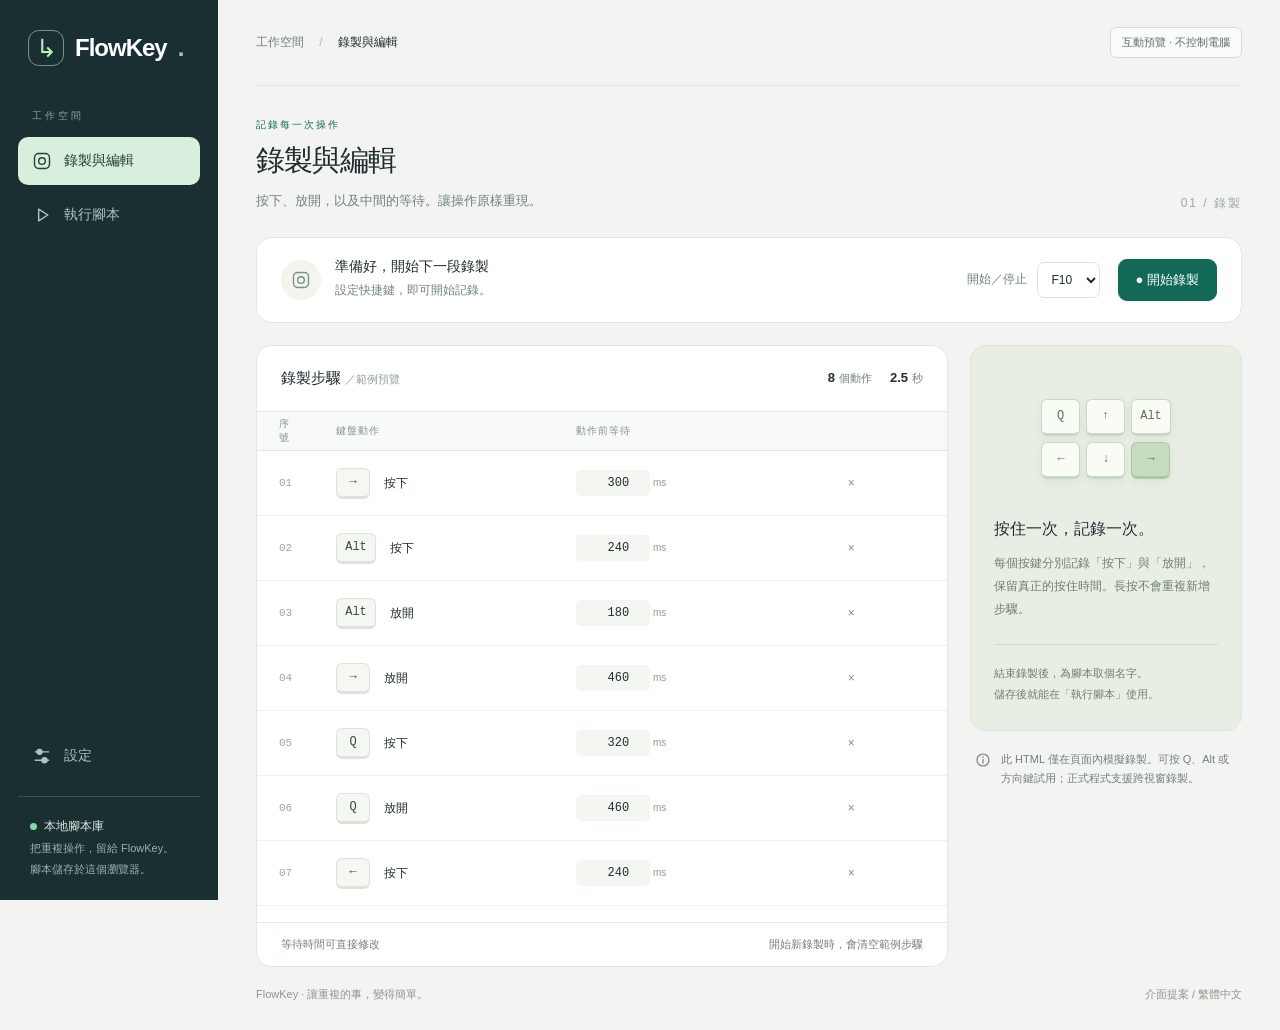
==== FlowKey-UI-Demo.html @ aca729ca "Add Traditional Chinese redesigned interactive UI demo" ====
<!doctype html>
<html lang="zh-Hant">
<head>
<meta charset="utf-8"><meta name="viewport" content="width=device-width, initial-scale=1">
<title>FlowKey｜全新介面互動預覽</title>
<style>
:root{--bg:#f3f4f1;--paper:#fff;--ink:#202d30;--muted:#718080;--line:#e2e7e3;--accent:#126a56;--wash:#eaf3ed;--orange:#e58958;--nav:#192f31;--radius:16px;font-family:"Segoe UI","Microsoft JhengHei","PingFang TC",sans-serif;color:var(--ink);background:var(--bg);font-synthesis:none}*{box-sizing:border-box}body{margin:0}button,input,select{font:inherit}button{cursor:pointer}button,input,select{outline-offset:4px}button:focus-visible,input:focus-visible,select:focus-visible{outline:2px solid var(--accent)}button:disabled{opacity:.45;cursor:not-allowed}[hidden]{display:none!important}button{transition:background .15s,transform .15s}button:active:not(:disabled){transform:translateY(1px)}svg{width:20px;height:20px;fill:none;stroke:currentColor;stroke-width:1.7;stroke-linecap:round;stroke-linejoin:round}h1,h2,h3,p{margin:0}small{font-size:12px}button svg{flex-shrink:0}.shell{display:grid;grid-template-columns:218px minmax(0,1fr);min-height:100vh}.sidebar{background:var(--nav);color:#d9e5df;padding:30px 18px 20px;display:flex;flex-direction:column;position:sticky;top:0;height:100vh}.brand{display:flex;align-items:center;gap:11px;font-size:24px;font-weight:700;letter-spacing:-1px;padding:0 10px 43px;color:#fff}.brand-mark{width:36px;height:36px;border:1px solid #72958b;border-radius:11px;display:grid;place-items:center;color:#b8efc5;font-size:25px;font-weight:400}.nav-label{font-size:10px;letter-spacing:3px;color:#86a29c;padding:0 14px 14px}.nav-btn{display:flex;align-items:center;gap:12px;width:100%;padding:14px;border:0;border-radius:10px;background:transparent;color:#adc3be;text-align:left;margin-bottom:6px;font-size:14px}.nav-btn:hover{background:#284345}.nav-btn.active{background:#d9efdd;color:#234235;font-weight:700}.sidebar-spacer{flex:1}.local-card{border-top:1px solid #3c5351;padding:18px 12px 0;margin-top:10px;font-size:11px;line-height:1.9;color:#99b4ad}.local-card strong{display:block;color:#e1ece5;font-weight:500;font-size:12px}.dot{display:inline-block;width:7px;height:7px;border-radius:50%;background:#8ad5a6;margin-right:7px}.main{min-width:0;padding:0 38px 28px;max-width:1800px;width:100%;margin:auto}.topbar{height:86px;display:flex;align-items:center;justify-content:space-between;border-bottom:1px solid var(--line);font-size:12px;color:var(--muted);gap:12px}.topbar strong{font-weight:500;color:var(--ink)}.preview-pill{border:1px solid #d4ddd5;border-radius:6px;background:#fafcf9;padding:7px 11px;font-size:11px;color:#596e63}.page-head{padding:32px 0 25px;display:flex;align-items:flex-end;justify-content:space-between;gap:20px}.eyebrow{font-size:10px;letter-spacing:2px;color:var(--accent);font-weight:700;margin-bottom:9px}h1{font-size:29px;font-weight:650;letter-spacing:-1px}.subtitle{font-size:13px;color:var(--muted);line-height:1.7;margin-top:9px}.page-index{font-size:12px;color:#9caaa3;letter-spacing:2px}.panel{background:var(--paper);border:1px solid var(--line);border-radius:var(--radius);overflow:hidden}.panel-head{padding:23px 24px;display:flex;align-items:center;justify-content:space-between;gap:12px;border-bottom:1px solid var(--line)}h2{font-size:15px;font-weight:650}h3{font-size:14px;font-weight:650}.muted{color:var(--muted);font-size:12px;line-height:1.8}.button{border:1px solid var(--line);background:#fff;color:var(--ink);border-radius:9px;padding:11px 17px;display:inline-flex;align-items:center;justify-content:center;gap:9px;font-size:13px;font-weight:600;white-space:nowrap}.button:hover{background:#f1f5f1}.button.primary{background:var(--accent);border-color:var(--accent);color:#fff}.button.primary:hover{background:#0d5645}.button.stop{background:#9f4439;border-color:#9f4439;color:white}.button.light{background:var(--wash);border-color:transparent;color:var(--accent)}.icon-btn{border:0;background:transparent;color:#829088;padding:7px;border-radius:6px}.icon-btn:hover{background:#eef3ef;color:#a94636}.pill{display:inline-flex;align-items:center;gap:7px;border-radius:5px;background:var(--wash);color:var(--accent);font-size:11px;padding:6px 9px}.record-toolbar{padding:20px 24px;display:flex;align-items:center;justify-content:space-between;gap:20px}.toolbar-left{display:flex;align-items:center;gap:14px}.state-indicator{width:40px;height:40px;background:#f2f4ed;border-radius:50%;display:grid;place-items:center;color:#789282}.recording .state-indicator{background:#fff0e7;color:#c97842}.state-title{font-size:14px;font-weight:650;margin-bottom:4px}.toolbar-actions{display:flex;align-items:center;gap:18px}.field-inline{display:flex;align-items:center;gap:10px;font-size:12px;color:var(--muted)}select,input{border:1px solid #dbe2dd;background:#fff;color:var(--ink);border-radius:7px;padding:9px 10px;min-width:0}select{cursor:pointer}kbd{font:12px "Consolas",monospace;background:#f5f7f3;border:1px solid #dce3da;border-bottom-width:3px;border-radius:6px;display:inline-grid;place-items:center;min-width:34px;height:31px;padding:0 8px;color:#344c42}.record-grid{display:grid;grid-template-columns:minmax(0,1fr) 272px;gap:22px;margin-top:22px}.timeline-meta{display:flex;gap:18px;font-size:11px;color:var(--muted)}.timeline-meta b{color:var(--ink);font-size:13px;font-weight:600;margin-right:4px}.table-wrap{max-height:510px;overflow:auto}table{border-collapse:collapse;width:100%;text-align:left;font-size:12px}th{position:sticky;top:0;z-index:1;background:#f8faf7;color:#83918a;font-weight:500;font-size:10px;letter-spacing:1px;height:39px;padding:0 22px;border-bottom:1px solid var(--line)}td{padding:12px 22px;border-bottom:1px solid #edf0eb;height:65px}tbody tr:last-child td{border:0}td.number{font:11px "Consolas",monospace;color:#9aa79f;width:48px}.key-action{display:flex;align-items:center;gap:14px}.key-action strong{font-weight:500}.key-action span{color:var(--muted);font-size:11px}.delay{width:74px;border:0;background:#f3f6f1;text-align:right;font:12px "Consolas",monospace;padding:6px;border-radius:5px}td.delay-cell{white-space:nowrap;color:#8c9b91;font-size:10px}tbody tr.current{background:#e8f3e9;box-shadow:inset 3px 0 var(--accent)}tbody tr.current td.number{color:var(--accent);font-weight:700}.table-foot{padding:14px 24px;border-top:1px solid var(--line);display:flex;justify-content:space-between;align-items:center;font-size:11px;color:var(--muted)}.helper-card{padding:25px 23px;background:#e9eee4;border:1px solid #dce4d7;border-radius:16px}.keyboard-visual{height:136px;display:grid;place-content:center;gap:6px;margin-bottom:12px}.key-row{display:flex;justify-content:center;gap:6px}.keyboard-visual kbd{height:37px;min-width:39px;background:#f9fbf5;border-color:#c9d7c5;color:#587255;box-shadow:0 3px 8px #263b2710}.keyboard-visual kbd.accent{background:#c5ddbd;border-color:#acc8a2}.helper-card h3{font-size:16px;margin:6px 0 12px}.helper-card p{font-size:12px;line-height:1.95;color:#6d806d}.helper-bottom{padding-top:18px;margin-top:22px;border-top:1px solid #cfdbc9;font-size:11px;line-height:1.9;color:#6d806d}.note{display:flex;gap:10px;padding:19px 5px;font-size:11px;line-height:1.8;color:var(--muted)}.note svg{width:16px;flex-shrink:0}.execution-grid{display:grid;grid-template-columns:214px minmax(320px,1fr) 270px;gap:20px}.library{padding:19px 12px}.library-header{padding:4px 8px 18px;display:flex;justify-content:space-between;font-size:12px;font-weight:600}.script-item{border:1px solid transparent;background:transparent;padding:14px 12px;border-radius:9px;text-align:left;width:100%;margin-bottom:5px;color:var(--ink)}.script-item.selected{background:var(--wash);border-color:#c9e0cc}.script-item strong{font-size:12px;font-weight:600;display:block;overflow-wrap:anywhere}.script-item small{display:block;color:var(--muted);font-size:10px;margin-top:8px}.script-item.selected strong{color:var(--accent)}.library-footer{margin:22px 8px 0;padding-top:15px;border-top:1px solid var(--line);font-size:11px;color:var(--muted)}.library-footer button{padding:0;color:#947970;border:0;background:transparent;font-size:11px}.run-panel{padding:23px}.run-panel label.label{display:block;font-size:11px;font-weight:600;color:var(--muted);margin:23px 0 10px}.segments{display:flex;background:#f0f3ef;padding:4px;border-radius:8px;gap:3px}.segments button{flex:1;border:0;border-radius:5px;background:transparent;padding:9px 2px;font-size:11px;color:#7a8980}.segments button.selected{background:#fff;box-shadow:0 2px 4px #24382b10;color:var(--accent);font-weight:700}.field-block{margin-top:14px}.field-block label{display:flex;justify-content:space-between;align-items:center;font-size:11px;color:var(--muted);margin-top:10px;gap:8px}.field-block input{width:82px}.full{width:100%}.divider{height:1px;background:var(--line);margin:22px 0}.target-box{background:#f7f8f4;border:1px solid var(--line);border-radius:9px;padding:12px;margin-top:12px}.target-box strong{display:block;font-size:12px;margin:4px 0}.target-box p{font-size:10px;color:var(--muted);line-height:1.8}.target-box select{width:100%;margin-top:8px;font-size:11px}.text-button{border:0;padding:0;background:transparent;color:var(--accent);font-size:11px;text-decoration:underline;text-underline-offset:3px}.run-status{margin-top:18px;padding:19px 23px;background:#223e3c;border-radius:13px;color:#e7f4eb;display:flex;align-items:center;gap:20px}.run-status h3{font-size:13px}.run-status p{font-size:11px;color:#a8c2b3;margin-top:5px}.run-progress{flex:1}.progress-line{height:4px;background:#456157;border-radius:4px;margin-top:10px;overflow:hidden}.progress-line i{display:block;height:100%;width:0;background:#b2d993;transition:width .2s}.run-fraction{font:19px "Consolas",monospace;white-space:nowrap}.run-fraction small{font-size:11px;color:#a8c2b3}.settings-layout{display:grid;grid-template-columns:minmax(0,1fr) 296px;gap:24px}.setting-section{padding:27px;border-bottom:1px solid var(--line)}.setting-section:last-child{border:0}.section-label{display:flex;align-items:center;gap:12px;margin-bottom:19px}.section-number{width:26px;height:26px;display:grid;place-items:center;background:#edf2e8;color:#68865d;border-radius:7px;font:11px "Consolas",monospace}.choices{display:grid;grid-template-columns:1fr 1fr;gap:12px}.choice{padding:18px;display:grid;grid-template-columns:17px 1fr;gap:11px;border:1px solid var(--line);border-radius:10px;cursor:pointer}.choice:has(input:checked){border-color:#84ac8b;background:#f1f7ec}.choice input{accent-color:var(--accent);margin:3px 0}.choice strong{display:block;font-size:12px;font-weight:600;margin-bottom:8px}.choice small{display:block;font-size:11px;color:var(--muted);line-height:1.8}.settings-target{margin-top:18px;padding:17px;background:#f5f7f2;border-radius:10px;font-size:12px}.settings-target select{width:100%;margin:9px 0}.journey{padding:26px;background:#eaf0e3;border:1px solid #dce4d3;border-radius:16px;align-self:start}.journey h2{font-size:17px;margin-bottom:8px}.journey-list{margin:28px 0;padding:0;list-style:none}.journey-list li{position:relative;display:flex;gap:12px;font-size:12px;padding-bottom:26px;line-height:1.6}.journey-list li:last-child{padding:0}.journey-list li:before{content:'';width:9px;height:9px;border:2px solid #7b9b70;border-radius:50%;flex-shrink:0;margin-top:3px;background:#eaf0e3}.journey-list li:not(:last-child):after{content:'';position:absolute;width:1px;left:6px;top:18px;bottom:4px;background:#b8cbae}.saved-state{border-top:1px solid #cfddc6;padding-top:17px;font-size:11px;line-height:1.8;color:#6b8262}.bottom-note{margin-top:20px;font-size:11px;color:#8a978d;display:flex;justify-content:space-between;gap:12px}.empty{padding:65px 24px;text-align:center;color:var(--muted);font-size:13px;line-height:2}.dialog{border:1px solid var(--line);border-radius:18px;padding:30px;width:min(420px,calc(100vw - 32px));color:var(--ink);box-shadow:0 30px 100px #102d2433}.dialog::backdrop{background:#142b2a66;backdrop-filter:blur(3px)}.dialog h2{font-size:21px;margin-bottom:12px}.dialog p{font-size:12px;color:var(--muted);line-height:1.9;margin-bottom:20px}.dialog label{display:block;font-size:12px;margin-bottom:8px}.dialog input{width:100%}.dialog-actions{display:flex;gap:10px;justify-content:flex-end;margin-top:24px}.error{color:#a94f37!important;min-height:20px;margin-top:8px}.toast{position:fixed;bottom:26px;left:50%;transform:translateX(-50%);background:#203d36;color:#fff;border-radius:10px;box-shadow:0 8px 30px #15332526;padding:13px 20px;font-size:12px;z-index:20;max-width:90vw}.badge-number{color:#7e9380;font-size:11px}.record-caption{font-size:11px;color:#8e9b91}.mobile-only{display:none}
@media(min-width:1550px){.main{padding:0 55px 30px}.page-head{padding-top:39px}.record-grid{grid-template-columns:minmax(0,1fr) 310px}.table-wrap{max-height:600px}}
@media(max-width:1250px){.main{padding:0 24px 24px}.shell{grid-template-columns:190px 1fr}.sidebar{padding:26px 12px 20px}.execution-grid{grid-template-columns:180px minmax(0,1fr)}.run-panel{grid-column:1/-1;display:grid;grid-template-columns:1fr 1fr;gap:0 28px}.run-panel>h2{grid-column:1/-1}.run-panel .divider{display:none}.record-grid{grid-template-columns:minmax(0,1fr) 240px}.settings-layout{grid-template-columns:1fr}.journey{display:none}td,th{padding-left:15px;padding-right:15px}.toolbar-actions{gap:12px}}
@media(max-width:850px){.record-grid{grid-template-columns:1fr}.record-aside{display:none}.toolbar-actions{flex-wrap:wrap;justify-content:flex-end}.choices{grid-template-columns:1fr}.record-toolbar{gap:15px;align-items:flex-start}.field-inline{font-size:11px}.timeline-meta{gap:9px}.page-index{display:none}}
@media(max-width:620px){.shell{display:block}.sidebar{height:auto;position:static;padding:15px;display:flex;flex-direction:row;align-items:center;flex-wrap:wrap;gap:5px}.brand{font-size:20px;padding:0;margin-right:auto}.brand-mark{width:30px;height:30px}.nav-label,.sidebar-spacer,.local-card{display:none}.nav-btn{width:auto;padding:10px;margin:0;font-size:12px;gap:5px}.nav-btn svg{width:17px;height:17px}.main{padding:0 16px 25px}.topbar{height:58px;font-size:10px}.preview-pill{font-size:9px;padding:5px 7px}.page-head{padding:25px 0 20px}h1{font-size:25px}.subtitle{font-size:12px}.record-toolbar{flex-direction:column;padding:18px}.toolbar-actions{width:100%;justify-content:space-between}.execution-grid{grid-template-columns:1fr}.library{display:flex;gap:6px;overflow:auto;padding:12px}.library-header,.library-footer{display:none}.script-item{min-width:150px;margin:0}.run-panel{grid-template-columns:1fr}.run-panel>h2{grid-column:auto}.panel-head{padding:19px}.timeline-meta{display:none}td,th{padding-left:11px;padding-right:11px}.key-action{gap:8px}.key-action span{display:none}.number{display:none}.setting-section{padding:21px}.bottom-note span:last-child{display:none}}
</style>
</head>
<body>
<svg hidden><symbol id="i-record" viewBox="0 0 24 24"><rect x="3" y="3" width="18" height="18" rx="5"/><circle cx="12" cy="12" r="4"/></symbol><symbol id="i-play" viewBox="0 0 24 24"><path d="m8 5 11 7-11 7Z"/></symbol><symbol id="i-settings" viewBox="0 0 24 24"><path d="M4 7h16M4 17h16"/><circle cx="9" cy="7" r="3" fill="currentColor"/><circle cx="15" cy="17" r="3" fill="currentColor"/></symbol><symbol id="i-info" viewBox="0 0 24 24"><circle cx="12" cy="12" r="9"/><path d="M12 11v6M12 7v1"/></symbol></svg>
<div class="shell">
<aside class="sidebar" aria-label="主要導覽">
 <div class="brand"><span class="brand-mark">↳</span>FlowKey<span style="color:#8ed5a1">.</span></div>
 <div class="nav-label">工作空間</div>
 <button class="nav-btn active" data-view="record" aria-current="page"><svg><use href="#i-record"/></svg>錄製與編輯</button>
 <button class="nav-btn" data-view="execute"><svg><use href="#i-play"/></svg>執行腳本</button>
 <div class="sidebar-spacer"></div>
 <button class="nav-btn" data-view="settings"><svg><use href="#i-settings"/></svg>設定</button>
 <div class="local-card"><strong><span class="dot"></span>本地腳本庫</strong>把重複操作，留給 FlowKey。<br>腳本儲存於這個瀏覽器。</div>
</aside>
<main class="main">
 <header class="topbar"><span>工作空間 <span style="margin:0 12px;color:#b2bcb5">/</span> <strong id="breadcrumb">錄製與編輯</strong></span><span class="preview-pill">互動預覽 · 不控制電腦</span></header>
 <section id="view-record">
  <div class="page-head"><div><p class="eyebrow">記錄每一次操作</p><h1>錄製與編輯</h1><p class="subtitle">按下、放開，以及中間的等待。讓操作原樣重現。</p></div><span class="page-index">01 / 錄製</span></div>
  <div class="panel record-toolbar" id="record-toolbar"><div class="toolbar-left"><div class="state-indicator"><svg><use href="#i-record"/></svg></div><div><div class="state-title" id="record-state">準備好，開始下一段錄製</div><p class="muted" id="record-hint">設定快捷鍵，即可開始記錄。</p></div></div><div class="toolbar-actions"><label class="field-inline">開始／停止 <select id="record-hotkey" aria-label="錄製快捷鍵"><option>F10</option><option>F8</option><option>F9</option><option>F11</option></select></label><button class="button primary" id="record-start"><span>●</span> 開始錄製</button></div></div>
  <div class="record-grid"><div class="panel"><div class="panel-head"><h2>錄製步驟 <span class="record-caption" id="record-caption">／範例預覽</span></h2><div class="timeline-meta"><span><b id="record-count">8</b>個動作</span><span><b id="record-duration">2.4</b>秒</span></div></div><div class="table-wrap"><table aria-label="錄製步驟"><thead><tr><th class="number">序號</th><th>鍵盤動作</th><th>動作前等待</th><th aria-label="刪除步驟"></th></tr></thead><tbody id="record-steps"></tbody></table></div><div class="table-foot"><span>等待時間可直接修改</span><span id="record-foot">開始新錄製時，會清空範例步驟</span></div></div>
   <aside class="record-aside"><div class="helper-card"><div class="keyboard-visual" aria-hidden="true"><div class="key-row"><kbd>Q</kbd><kbd>↑</kbd><kbd>Alt</kbd></div><div class="key-row"><kbd>←</kbd><kbd>↓</kbd><kbd class="accent">→</kbd></div></div><h3>按住一次，記錄一次。</h3><p>每個按鍵分別記錄「按下」與「放開」，保留真正的按住時間。長按不會重複新增步驟。</p><div class="helper-bottom">結束錄製後，為腳本取個名字。<br>儲存後就能在「執行腳本」使用。</div></div><div class="note"><svg><use href="#i-info"/></svg><span>此 HTML 僅在頁面內模擬錄製。可按 Q、Alt 或方向鍵試用；正式程式支援跨視窗錄製。</span></div></aside>
  </div>
 </section>
 <section id="view-execute" hidden>
  <div class="page-head"><div><p class="eyebrow">讓步驟自動完成</p><h1>執行腳本</h1><p class="subtitle">選好腳本與執行方式，隨時掌握每一步進度。</p></div><span class="page-index">02 / 執行</span></div>
  <div class="execution-grid"><aside class="panel library"><div class="library-header">我的腳本 <span class="badge-number" id="library-count">3</span></div><div id="library-list"></div><div class="library-footer"><button id="delete-script">刪除所選腳本</button></div></aside>
   <div><div class="panel"><div class="panel-head"><div><h2 id="script-title">日常操作</h2><p class="muted" id="script-meta" style="margin-top:6px">8 個動作 · 約 2.4 秒</p></div><span class="pill" id="execute-state">待命中</span></div><div class="table-wrap"><table aria-label="執行步驟"><thead><tr><th class="number">序號</th><th>鍵盤動作</th><th>等待時間</th></tr></thead><tbody id="execute-steps"></tbody></table></div></div><div class="run-status"><div class="run-progress"><h3 id="run-action">一切就緒，等待開始</h3><p id="run-round">目前輪次 —</p><div class="progress-line"><i id="progress-bar"></i></div></div><div class="run-fraction"><span id="run-index">0</span><small id="run-total"> / 8</small></div></div></div>
   <aside class="panel run-panel"><h2>執行控制</h2><div><label class="label">執行方式</label><div class="segments" aria-label="執行方式"><button data-mode="once" class="selected" aria-pressed="true">單次</button><button data-mode="count" aria-pressed="false">指定次數</button><button data-mode="continuous" aria-pressed="false">持續</button></div><div class="field-block"><label id="count-field" hidden>執行次數<input id="repeat-count" type="number" min="1" max="10000" value="3"></label><label id="interval-field" hidden>每輪間隔（毫秒）<input id="repeat-interval" type="number" min="100" max="60000" value="1000" step="100"></label></div><label class="label" for="execution-hotkey">執行／停止快捷鍵</label><select id="execution-hotkey" class="full"><option>F9</option><option>F8</option><option>F10</option><option>F11</option></select><div class="divider"></div></div><div><label class="label">視窗流程</label><div class="target-box"><p id="execution-flow-label">手動切換到目標視窗</p><strong id="execution-target-name">記事本 — 工作紀錄</strong><select id="manual-target" aria-label="示範執行目標"><option>記事本 — 工作紀錄</option><option>貓貓 TMS</option><option>瀏覽器 — 工作台</option></select><p id="execution-end-label">結束後保持目前視窗</p></div><div style="margin:12px 0 24px"><button class="text-button" data-view="settings">調整視窗流程 ↗</button></div><button class="button primary full" id="run-start"><svg><use href="#i-play"/></svg>開始執行</button><button class="button light full" id="simulate-switch" style="margin-top:9px" hidden>模擬已切到目標視窗</button><p class="muted" id="execution-message" role="status" style="margin-top:13px;font-size:11px">此預覽只播放畫面進度，不會操作其他程式。</p></div></aside>
  </div>
 </section>
 <section id="view-settings" hidden>
  <div class="page-head"><div><p class="eyebrow">按照你的工作習慣</p><h1>設定</h1><p class="subtitle">開始與結束各選一項，其餘交給 FlowKey。適用於所有腳本。</p></div><span class="pill" id="save-status" role="status">✓ 已自動儲存</span></div>
  <div class="settings-layout"><div class="panel"><div class="panel-head"><h2>執行時的視窗切換</h2><span class="muted">全域設定</span></div><section class="setting-section"><div class="section-label"><span class="section-number">01</span><h3>開始執行時</h3></div><div class="choices"><label class="choice"><input type="radio" name="start-flow" id="start-manual" value="manual" checked><span><strong>我來切換視窗</strong><small>按開始後等待，切到目標視窗才執行。</small></span></label><label class="choice"><input type="radio" name="start-flow" id="start-auto" value="auto"><span><strong>自動切到指定視窗</strong><small>自動切換，等待視窗就緒後開始。</small></span></label></div><div class="settings-target" id="settings-target" hidden><label for="target-window">指定視窗</label><select id="target-window"><option value="notepad">記事本 — 工作紀錄</option><option value="game">貓貓 TMS</option><option value="browser">瀏覽器 — 工作台</option><option value="missing">示範：未開啟的視窗</option></select><div style="display:flex;justify-content:space-between;gap:10px"><span class="muted">找不到視窗時會提示，不會開始執行。</span><button class="text-button" id="refresh-windows">重新整理</button></div></div></section><section class="setting-section"><div class="section-label"><span class="section-number">02</span><h3>執行結束或停止後</h3></div><div class="choices"><label class="choice"><input type="radio" name="end-flow" id="end-return" value="return"><span><strong>回到 FlowKey</strong><small>回來查看結果，接著進行下一項工作。</small></span></label><label class="choice"><input type="radio" name="end-flow" id="end-stay" value="stay" checked><span><strong>保持目前視窗</strong><small>結束後留在目標程式，不再切換。</small></span></label></div></section></div><aside class="journey"><h2>你的執行流程</h2><p class="muted">設定即時生效，無需另外儲存。</p><ol class="journey-list"><li>按下開始執行</li><li id="journey-start">等待你切到目標視窗</li><li>依序執行腳本中的動作</li><li id="journey-end">結束後保持目前視窗</li></ol><p class="saved-state">✓ 套用至所有腳本<br>持續執行時，按下停止才會進入結束流程。</p></aside></div>
 </section>
 <footer class="bottom-note"><span>FlowKey · 讓重複的事，變得簡單。</span><span>介面提案 / 繁體中文</span></footer>
</main></div>
<dialog class="dialog" id="name-dialog" aria-labelledby="name-title"><h2 id="name-title">為這段操作取個名字</h2><p>錄製已結束。確認名稱後，腳本會儲存至「執行腳本」。</p><form id="name-form"><label for="script-name">腳本名稱</label><input id="script-name" maxlength="100" autocomplete="off" placeholder="例如：每日例行操作"><p id="name-error" class="error" role="alert"></p><div class="dialog-actions"><button class="button" type="button" id="discard-recording">放棄錄製</button><button class="button primary" type="submit">確認並儲存</button></div></form></dialog>
<div id="toast" class="toast" role="status" hidden></div>
<script id="demo-model">
const DemoModel = (() => {
 const sample = () => [{key:'→',action:'down',delay:300},{key:'Alt',action:'down',delay:240},{key:'Alt',action:'up',delay:180},{key:'→',action:'up',delay:460},{key:'Q',action:'down',delay:320},{key:'Q',action:'up',delay:460},{key:'←',action:'down',delay:240},{key:'←',action:'up',delay:280}];
 const initial = () => ({scripts:[{id:'daily',name:'日常操作',steps:sample()},{id:'short',name:'快速鍵組合',steps:[{key:'Ctrl',action:'down',delay:200},{key:'S',action:'down',delay:150},{key:'S',action:'up',delay:100},{key:'Ctrl',action:'up',delay:100}]},{id:'arrows',name:'方向鍵練習',steps:sample().filter(x=>['→','←'].includes(x.key))}],settings:{auto:false,back:false,target:'notepad'}});
 const validSteps = a => Array.isArray(a)&&a.length<=10000&&a.every(s=>typeof s.key==='string'&&s.key.length<=40&&['down','up'].includes(s.action)&&Number.isInteger(s.delay)&&s.delay>=0&&s.delay<=2147483647);
 function load(raw){try{const v=JSON.parse(raw);if(!v||!Array.isArray(v.scripts)||v.scripts.length>200||!v.scripts.every(s=>typeof s.id==='string'&&typeof s.name==='string'&&s.name.trim().length>0&&s.name.length<=100&&validSteps(s.steps))||new Set(v.scripts.map(s=>s.id)).size!==v.scripts.length||typeof v.settings?.auto!=='boolean'||typeof v.settings?.back!=='boolean'||!['notepad','game','browser','missing'].includes(v.settings.target))return initial();return v;}catch{return initial();}}
 function keyEvent(held,steps,key,up,now,last){if(up?!held.has(key):held.has(key))return last;if(up)held.delete(key);else held.add(key);steps.push({key,action:up?'up':'down',delay:Math.min(2147483647,Math.max(0,Math.round(now-last)))});return now;}
 function name(value){value=value.trim();if(!value||value.length>100)throw Error('請輸入 1 至 100 個字的腳本名稱。');return value;}
 function plan(mode,count,interval){if(!['once','count','continuous'].includes(mode)||!Number.isInteger(count)||count<1||count>10000||!Number.isInteger(interval)||interval<100||interval>60000)throw Error('請確認執行次數為 1–10000，間隔為 100–60000 毫秒。');return {mode,count,interval};}
 return {sample,initial,load,keyEvent,name,plan};
})();
</script>
<script>
(()=>{'use strict';const $=id=>document.getElementById(id),store='flowkey-layout-demo-2026';let data;try{data=DemoModel.load(localStorage.getItem(store));}catch{data=DemoModel.initial();}let view='record',draft=DemoModel.sample(),selected=data.scripts[0]?.id,recording=false,running=false,waiting=false,held=new Set(),last=0,timer=null,round=0,index=-1,mode='once',toastTimer;const titles={record:'錄製與編輯',execute:'執行腳本',settings:'設定'},targets={notepad:'記事本 — 工作紀錄',game:'貓貓 TMS',browser:'瀏覽器 — 工作台',missing:'未開啟的視窗'};const busy=()=>recording||running||waiting||$('name-dialog').open;const script=()=>data.scripts.find(s=>s.id===selected);const seconds=steps=>(steps.reduce((n,s)=>n+s.delay,0)/1000).toFixed(1);
 function toast(text){$('toast').textContent=text;$('toast').hidden=false;clearTimeout(toastTimer);toastTimer=setTimeout(()=>$('toast').hidden=true,3500);}
 function save(){try{localStorage.setItem(store,JSON.stringify(data));$('save-status').textContent='✓ 已自動儲存';}catch{$('save-status').textContent='無法儲存，暫時保留在此頁';toast('瀏覽器未允許儲存，關閉此頁後將不保留變更。');}}
 function navigate(next){if(busy()){toast('請先結束目前的錄製或執行。');return;}view=next;for(const n of Object.keys(titles))$('view-'+n).hidden=n!==next;document.querySelectorAll('.nav-btn').forEach(b=>{b.classList.toggle('active',b.dataset.view===next);if(b.dataset.view===next)b.setAttribute('aria-current','page');else b.removeAttribute('aria-current');});$('breadcrumb').textContent=titles[next];render();}
 function rows(container,steps,editable){const body=$(container);body.replaceChildren();if(!steps.length){const tr=document.createElement('tr'),td=document.createElement('td');td.colSpan=4;td.className='empty';td.textContent=editable?'尚未錄製動作，按下開始錄製後試試鍵盤。':'尚無步驟，請先錄製並儲存一份腳本。';tr.append(td);body.append(tr);return;}steps.forEach((s,i)=>{const tr=document.createElement('tr');if(!editable&&running&&i===index)tr.className='current';const num=document.createElement('td');num.className='number';num.textContent=String(i+1).padStart(2,'0');const action=document.createElement('td'),box=document.createElement('div'),key=document.createElement('kbd'),label=document.createElement('strong');box.className='key-action';key.textContent=s.key;label.textContent=s.action==='down'?'按下':'放開';box.append(key,label);action.append(box);const delay=document.createElement('td');delay.className='delay-cell';if(editable){const input=document.createElement('input');input.type='number';input.min='0';input.max='2147483647';input.value=s.delay;input.className='delay';input.disabled=recording;input.setAttribute('aria-label','第 '+(i+1)+' 步等待毫秒');input.onchange=()=>{const n=Number(input.value);if(!Number.isInteger(n)||n<0||n>2147483647){input.value=s.delay;toast('等待時間需為 0–2147483647 毫秒。');return;}s.delay=n;renderSummary();};delay.append(input,document.createTextNode(' ms'));}else delay.textContent=s.delay+' ms';tr.append(num,action,delay);if(editable){const td=document.createElement('td'),b=document.createElement('button');b.className='icon-btn';b.textContent='×';b.setAttribute('aria-label','刪除第 '+(i+1)+' 步');b.disabled=recording;b.onclick=()=>{draft.splice(i,1);render();};td.append(b);tr.append(td);}body.append(tr);if((recording&&i===steps.length-1)||(!editable&&running&&i===index))tr.scrollIntoView({block:'nearest'});});}
 function renderSummary(){$('record-count').textContent=draft.length;$('record-duration').textContent=seconds(draft);}
 function render(){renderSummary();rows('record-steps',draft,true);$('record-toolbar').classList.toggle('recording',recording);$('record-start').textContent=recording?'■ 結束錄製':'● 開始錄製';$('record-start').className='button '+(recording?'stop':'primary');$('record-hotkey').disabled=recording;$('record-state').textContent=recording?'正在錄製你的操作':'準備好，開始下一段錄製';$('record-hint').textContent=recording?'在此頁按下鍵盤，動作會即時顯示。':'設定快捷鍵，即可開始記錄。';const list=$('library-list');list.replaceChildren();data.scripts.forEach(s=>{const b=document.createElement('button');b.className='script-item'+(s.id===selected?' selected':'');b.disabled=busy();b.setAttribute('aria-pressed',String(s.id===selected));const strong=document.createElement('strong'),small=document.createElement('small');strong.textContent=s.name;small.textContent=s.steps.length+' 個動作 · '+seconds(s.steps)+' 秒';b.append(strong,small);b.onclick=()=>{selected=s.id;index=-1;render();};list.append(b);});if(!data.scripts.length){const p=document.createElement('p');p.className='muted';p.textContent='還沒有腳本，先完成一次錄製吧。';list.append(p);}$('library-count').textContent=data.scripts.length;const s=script();$('script-title').textContent=s?.name||'選擇一份腳本';$('script-meta').textContent=s?s.steps.length+' 個動作 · 約 '+seconds(s.steps)+' 秒':'錄製後儲存的腳本會出現在左側';rows('execute-steps',s?.steps||[],false);$('run-total').textContent=' / '+(s?.steps.length||0);$('run-index').textContent=Math.max(0,index+1);$('progress-bar').style.width=(s?.steps.length?(index+1)/s.steps.length*100:0)+'%';$('run-start').textContent=running||waiting?'■ 停止執行':'▶ 開始執行';$('run-start').className='button full '+(running||waiting?'stop':'primary');$('run-start').disabled=!running&&!waiting&&!s?.steps.length;$('execute-state').textContent=waiting?'等待視窗':running?'執行中':'待命中';$('delete-script').disabled=busy()||!s;$('simulate-switch').hidden=!waiting||data.settings.auto;document.querySelectorAll('[data-mode]').forEach(b=>{b.classList.toggle('selected',b.dataset.mode===mode);b.setAttribute('aria-pressed',String(b.dataset.mode===mode));b.disabled=busy();});for(const id of ['repeat-count','repeat-interval','execution-hotkey','manual-target'])$(id).disabled=busy();$('count-field').hidden=mode!=='count';$('interval-field').hidden=mode==='once';renderSettings();}
 function renderSettings(){const f=data.settings;$('start-auto').checked=f.auto;$('start-manual').checked=!f.auto;$('end-return').checked=f.back;$('end-stay').checked=!f.back;$('target-window').value=f.target;$('settings-target').hidden=!f.auto;$('journey-start').textContent=f.auto?'自動切到 '+targets[f.target]:'等待你切到目標視窗';$('journey-end').textContent=f.back?'結束後回到 FlowKey':'結束後保持目前視窗';$('execution-flow-label').textContent=f.auto?'自動切換到指定視窗':'手動切換到目標視窗';$('execution-target-name').textContent=f.auto?targets[f.target]:$('manual-target').value;$('manual-target').hidden=f.auto;$('execution-end-label').textContent=f.back?'結束後回到 FlowKey':'結束後保持目前視窗';}
 function toggleRecording(){if(recording){recording=false;held.clear();render();if(!draft.length){toast('沒有錄到動作，未建立腳本。');return;}$('name-error').textContent='';$('script-name').value='';$('name-dialog').showModal();$('script-name').focus();}else{if(busy())return;draft=[];held.clear();last=performance.now();recording=true;$('record-caption').textContent='／即時記錄';$('record-foot').textContent='長按不重複記錄';render();}}
 function stopRun(completed=false){clearTimeout(timer);running=waiting=false;$('execution-message').textContent=completed?'示範執行完成。'+(data.settings.back?'已模擬返回 FlowKey。':'已模擬停留在目標視窗。'):'已停止示範執行。';$('run-action').textContent=completed?'本次腳本已完成':'執行已停止';render();}
 function begin(){waiting=false;running=true;round=1;index=-1;advance();}
 function advance(){if(!running)return;const s=script();if(!s?.steps.length){stopRun();return;}index++;if(index>=s.steps.length){if(mode==='once'||(mode==='count'&&round>=Number($('repeat-count').value))){index=s.steps.length-1;stopRun(true);return;}index=-1;$('run-action').textContent='等待下一輪';$('run-round').textContent='已完成 '+round+' 輪';render();timer=setTimeout(()=>{round++;advance();},Number($('repeat-interval').value));return;}const step=s.steps[index];$('run-action').textContent='第 '+(index+1)+' 步 · '+(step.action==='down'?'按下 ':'放開 ')+step.key;$('run-round').textContent='目前輪次 '+round+(mode==='count'?' / '+$('repeat-count').value:'');$('execution-message').textContent='僅模擬畫面進度，未向外部程式傳送按鍵。';render();timer=setTimeout(advance,Math.max(160,step.delay));}
 function requestRun(){if(running||waiting){stopRun();return;}if(!script()?.steps.length)return;try{DemoModel.plan(mode,Number($('repeat-count').value),Number($('repeat-interval').value));}catch(e){$('execution-message').textContent=e.message;return;}if(data.settings.auto&&data.settings.target==='missing'){$('execution-message').textContent='未找到指定視窗「未開啟的視窗」。請先開啟程式，或在設定中重新選擇。';toast('未找到指定視窗，本次不會執行。');return;}waiting=true;index=-1;$('execution-message').textContent=data.settings.auto?'正在模擬自動切換，視窗就緒後開始。':'請按「模擬已切到目標視窗」繼續預覽。';$('run-action').textContent=data.settings.auto?'正在切換至指定視窗':'等待你切到目標視窗';render();if(data.settings.auto)timer=setTimeout(begin,650);}
 document.querySelectorAll('[data-view]').forEach(b=>b.onclick=()=>navigate(b.dataset.view));$('record-start').onclick=toggleRecording;$('run-start').onclick=requestRun;$('simulate-switch').onclick=()=>{if(waiting)begin();};document.querySelectorAll('[data-mode]').forEach(b=>b.onclick=()=>{if(!busy()){mode=b.dataset.mode;render();}});$('manual-target').onchange=renderSettings;$('refresh-windows').onclick=()=>toast('示範視窗清單已重新整理。');for(const id of ['start-manual','start-auto','end-return','end-stay','target-window'])$(id).onchange=()=>{data.settings={auto:$('start-auto').checked,back:$('end-return').checked,target:$('target-window').value};save();renderSettings();};$('name-dialog').addEventListener('cancel',e=>e.preventDefault());$('name-form').onsubmit=e=>{e.preventDefault();try{const name=DemoModel.name($('script-name').value);selected='s'+Date.now();data.scripts.push({id:selected,name,steps:draft.map(s=>({...s}))});save();$('name-dialog').close();navigate('execute');toast('腳本已儲存，可以開始執行。');}catch(e){$('name-error').textContent=e.message;}};$('discard-recording').onclick=()=>{if(confirm('確定放棄這次尚未儲存的錄製？')){$('name-dialog').close();draft=[];render();}};$('delete-script').onclick=()=>{const s=script();if(!busy()&&s&&confirm('確定刪除「'+s.name+'」？')){data.scripts=data.scripts.filter(x=>x.id!==selected);selected=data.scripts[0]?.id;save();render();}};
 const keyName=e=>({ArrowLeft:'←',ArrowRight:'→',ArrowUp:'↑',ArrowDown:'↓',Control:'Ctrl',Alt:'Alt',Shift:'Shift',' ':'Space'}[e.key]||e.key.length===1?({ArrowLeft:'←',ArrowRight:'→',ArrowUp:'↑',ArrowDown:'↓',Control:'Ctrl',Alt:'Alt',Shift:'Shift',' ':'Space'}[e.key]||e.key.toUpperCase()):e.key)+(e.location===2&&['Alt','Control','Shift'].includes(e.key)?'（右）':'');
 for(const up of [false,true])document.addEventListener(up?'keyup':'keydown',e=>{if($('name-dialog').open||['INPUT','SELECT','TEXTAREA'].includes(e.target.tagName))return;const control=view==='record'?$('record-hotkey').value:$('execution-hotkey').value;if(e.key===control){e.preventDefault();if(!up&&!e.repeat){if(view==='record')toggleRecording();else if(view==='execute')requestRun();}return;}if(!recording)return;e.preventDefault();const next=DemoModel.keyEvent(held,draft,keyName(e),up,performance.now(),last);if(next!==last){last=next;render();}});
 window.addEventListener('blur',()=>{if(recording){for(const key of [...held])last=DemoModel.keyEvent(held,draft,key,true,performance.now(),last);render();toast('預覽頁已失去焦點；回到頁面可繼續錄製。');}});render();
})();
</script>
</body></html>
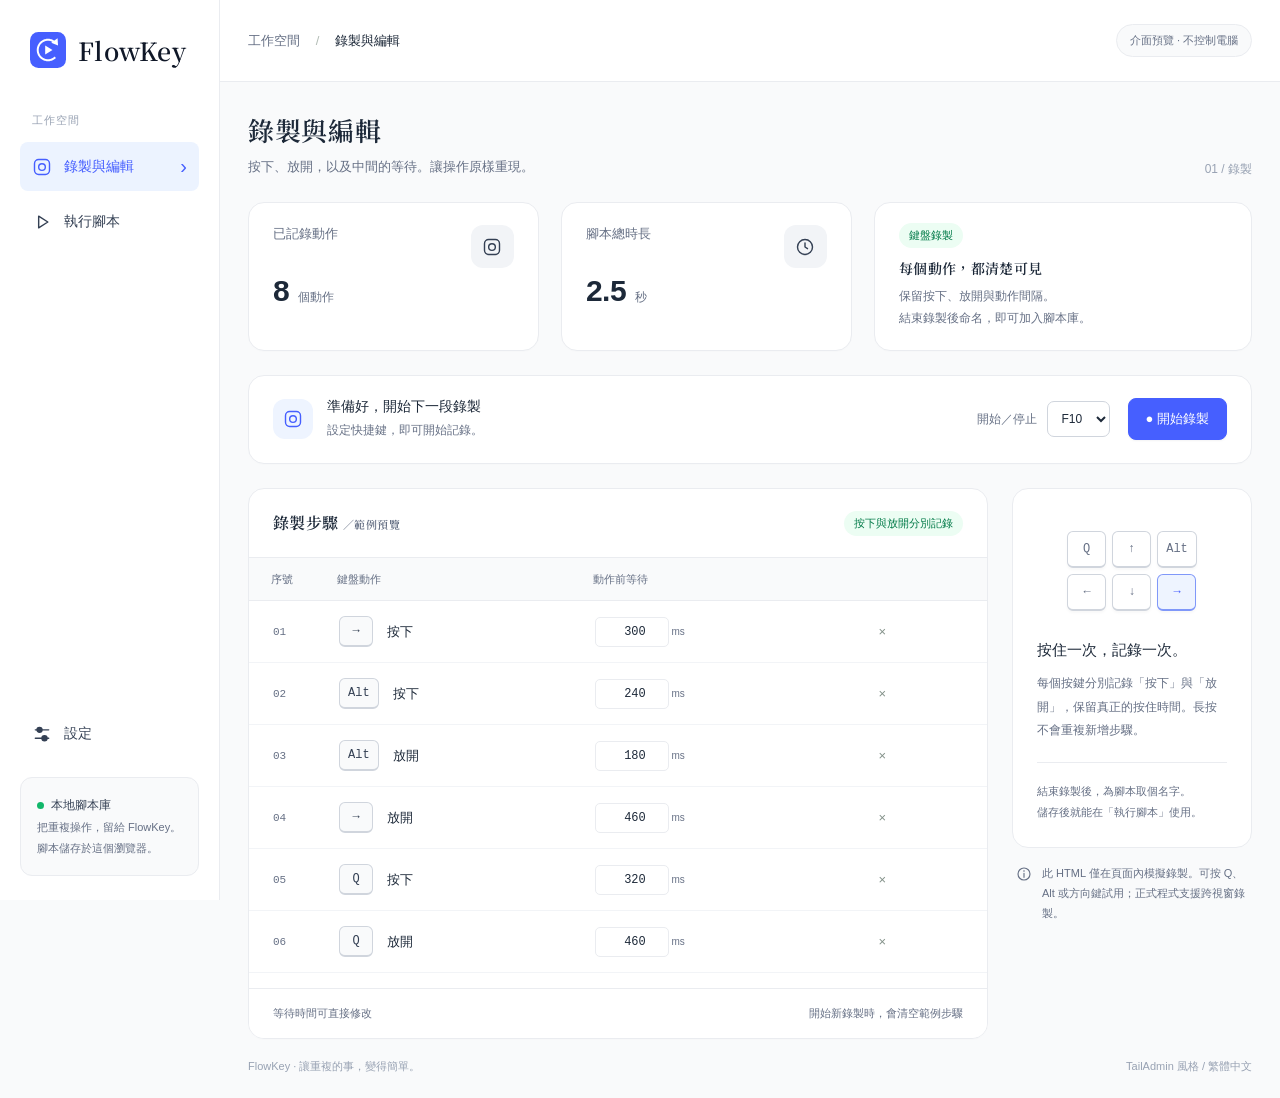
==== commit b17a8167: "Add optional Rem theme to offline FlowKey UI demo" ====
--- a/FlowKey-UI-Demo.html
+++ b/FlowKey-UI-Demo.html
@@ -2,33 +2,128 @@
 <html lang="zh-Hant">
 <head>
 <meta charset="utf-8"><meta name="viewport" content="width=device-width, initial-scale=1">
-<title>FlowKey｜全新介面互動預覽</title>
+<title>FlowKey｜TailAdmin 風格介面預覽</title>
 <style>
 :root{--bg:#f3f4f1;--paper:#fff;--ink:#202d30;--muted:#718080;--line:#e2e7e3;--accent:#126a56;--wash:#eaf3ed;--orange:#e58958;--nav:#192f31;--radius:16px;font-family:"Segoe UI","Microsoft JhengHei","PingFang TC",sans-serif;color:var(--ink);background:var(--bg);font-synthesis:none}*{box-sizing:border-box}body{margin:0}button,input,select{font:inherit}button{cursor:pointer}button,input,select{outline-offset:4px}button:focus-visible,input:focus-visible,select:focus-visible{outline:2px solid var(--accent)}button:disabled{opacity:.45;cursor:not-allowed}[hidden]{display:none!important}button{transition:background .15s,transform .15s}button:active:not(:disabled){transform:translateY(1px)}svg{width:20px;height:20px;fill:none;stroke:currentColor;stroke-width:1.7;stroke-linecap:round;stroke-linejoin:round}h1,h2,h3,p{margin:0}small{font-size:12px}button svg{flex-shrink:0}.shell{display:grid;grid-template-columns:218px minmax(0,1fr);min-height:100vh}.sidebar{background:var(--nav);color:#d9e5df;padding:30px 18px 20px;display:flex;flex-direction:column;position:sticky;top:0;height:100vh}.brand{display:flex;align-items:center;gap:11px;font-size:24px;font-weight:700;letter-spacing:-1px;padding:0 10px 43px;color:#fff}.brand-mark{width:36px;height:36px;border:1px solid #72958b;border-radius:11px;display:grid;place-items:center;color:#b8efc5;font-size:25px;font-weight:400}.nav-label{font-size:10px;letter-spacing:3px;color:#86a29c;padding:0 14px 14px}.nav-btn{display:flex;align-items:center;gap:12px;width:100%;padding:14px;border:0;border-radius:10px;background:transparent;color:#adc3be;text-align:left;margin-bottom:6px;font-size:14px}.nav-btn:hover{background:#284345}.nav-btn.active{background:#d9efdd;color:#234235;font-weight:700}.sidebar-spacer{flex:1}.local-card{border-top:1px solid #3c5351;padding:18px 12px 0;margin-top:10px;font-size:11px;line-height:1.9;color:#99b4ad}.local-card strong{display:block;color:#e1ece5;font-weight:500;font-size:12px}.dot{display:inline-block;width:7px;height:7px;border-radius:50%;background:#8ad5a6;margin-right:7px}.main{min-width:0;padding:0 38px 28px;max-width:1800px;width:100%;margin:auto}.topbar{height:86px;display:flex;align-items:center;justify-content:space-between;border-bottom:1px solid var(--line);font-size:12px;color:var(--muted);gap:12px}.topbar strong{font-weight:500;color:var(--ink)}.preview-pill{border:1px solid #d4ddd5;border-radius:6px;background:#fafcf9;padding:7px 11px;font-size:11px;color:#596e63}.page-head{padding:32px 0 25px;display:flex;align-items:flex-end;justify-content:space-between;gap:20px}.eyebrow{font-size:10px;letter-spacing:2px;color:var(--accent);font-weight:700;margin-bottom:9px}h1{font-size:29px;font-weight:650;letter-spacing:-1px}.subtitle{font-size:13px;color:var(--muted);line-height:1.7;margin-top:9px}.page-index{font-size:12px;color:#9caaa3;letter-spacing:2px}.panel{background:var(--paper);border:1px solid var(--line);border-radius:var(--radius);overflow:hidden}.panel-head{padding:23px 24px;display:flex;align-items:center;justify-content:space-between;gap:12px;border-bottom:1px solid var(--line)}h2{font-size:15px;font-weight:650}h3{font-size:14px;font-weight:650}.muted{color:var(--muted);font-size:12px;line-height:1.8}.button{border:1px solid var(--line);background:#fff;color:var(--ink);border-radius:9px;padding:11px 17px;display:inline-flex;align-items:center;justify-content:center;gap:9px;font-size:13px;font-weight:600;white-space:nowrap}.button:hover{background:#f1f5f1}.button.primary{background:var(--accent);border-color:var(--accent);color:#fff}.button.primary:hover{background:#0d5645}.button.stop{background:#9f4439;border-color:#9f4439;color:white}.button.light{background:var(--wash);border-color:transparent;color:var(--accent)}.icon-btn{border:0;background:transparent;color:#829088;padding:7px;border-radius:6px}.icon-btn:hover{background:#eef3ef;color:#a94636}.pill{display:inline-flex;align-items:center;gap:7px;border-radius:5px;background:var(--wash);color:var(--accent);font-size:11px;padding:6px 9px}.record-toolbar{padding:20px 24px;display:flex;align-items:center;justify-content:space-between;gap:20px}.toolbar-left{display:flex;align-items:center;gap:14px}.state-indicator{width:40px;height:40px;background:#f2f4ed;border-radius:50%;display:grid;place-items:center;color:#789282}.recording .state-indicator{background:#fff0e7;color:#c97842}.state-title{font-size:14px;font-weight:650;margin-bottom:4px}.toolbar-actions{display:flex;align-items:center;gap:18px}.field-inline{display:flex;align-items:center;gap:10px;font-size:12px;color:var(--muted)}select,input{border:1px solid #dbe2dd;background:#fff;color:var(--ink);border-radius:7px;padding:9px 10px;min-width:0}select{cursor:pointer}kbd{font:12px "Consolas",monospace;background:#f5f7f3;border:1px solid #dce3da;border-bottom-width:3px;border-radius:6px;display:inline-grid;place-items:center;min-width:34px;height:31px;padding:0 8px;color:#344c42}.record-grid{display:grid;grid-template-columns:minmax(0,1fr) 272px;gap:22px;margin-top:22px}.timeline-meta{display:flex;gap:18px;font-size:11px;color:var(--muted)}.timeline-meta b{color:var(--ink);font-size:13px;font-weight:600;margin-right:4px}.table-wrap{max-height:510px;overflow:auto}table{border-collapse:collapse;width:100%;text-align:left;font-size:12px}th{position:sticky;top:0;z-index:1;background:#f8faf7;color:#83918a;font-weight:500;font-size:10px;letter-spacing:1px;height:39px;padding:0 22px;border-bottom:1px solid var(--line)}td{padding:12px 22px;border-bottom:1px solid #edf0eb;height:65px}tbody tr:last-child td{border:0}td.number{font:11px "Consolas",monospace;color:#9aa79f;width:48px}.key-action{display:flex;align-items:center;gap:14px}.key-action strong{font-weight:500}.key-action span{color:var(--muted);font-size:11px}.delay{width:74px;border:0;background:#f3f6f1;text-align:right;font:12px "Consolas",monospace;padding:6px;border-radius:5px}td.delay-cell{white-space:nowrap;color:#8c9b91;font-size:10px}tbody tr.current{background:#e8f3e9;box-shadow:inset 3px 0 var(--accent)}tbody tr.current td.number{color:var(--accent);font-weight:700}.table-foot{padding:14px 24px;border-top:1px solid var(--line);display:flex;justify-content:space-between;align-items:center;font-size:11px;color:var(--muted)}.helper-card{padding:25px 23px;background:#e9eee4;border:1px solid #dce4d7;border-radius:16px}.keyboard-visual{height:136px;display:grid;place-content:center;gap:6px;margin-bottom:12px}.key-row{display:flex;justify-content:center;gap:6px}.keyboard-visual kbd{height:37px;min-width:39px;background:#f9fbf5;border-color:#c9d7c5;color:#587255;box-shadow:0 3px 8px #263b2710}.keyboard-visual kbd.accent{background:#c5ddbd;border-color:#acc8a2}.helper-card h3{font-size:16px;margin:6px 0 12px}.helper-card p{font-size:12px;line-height:1.95;color:#6d806d}.helper-bottom{padding-top:18px;margin-top:22px;border-top:1px solid #cfdbc9;font-size:11px;line-height:1.9;color:#6d806d}.note{display:flex;gap:10px;padding:19px 5px;font-size:11px;line-height:1.8;color:var(--muted)}.note svg{width:16px;flex-shrink:0}.execution-grid{display:grid;grid-template-columns:214px minmax(320px,1fr) 270px;gap:20px}.library{padding:19px 12px}.library-header{padding:4px 8px 18px;display:flex;justify-content:space-between;font-size:12px;font-weight:600}.script-item{border:1px solid transparent;background:transparent;padding:14px 12px;border-radius:9px;text-align:left;width:100%;margin-bottom:5px;color:var(--ink)}.script-item.selected{background:var(--wash);border-color:#c9e0cc}.script-item strong{font-size:12px;font-weight:600;display:block;overflow-wrap:anywhere}.script-item small{display:block;color:var(--muted);font-size:10px;margin-top:8px}.script-item.selected strong{color:var(--accent)}.library-footer{margin:22px 8px 0;padding-top:15px;border-top:1px solid var(--line);font-size:11px;color:var(--muted)}.library-footer button{padding:0;color:#947970;border:0;background:transparent;font-size:11px}.run-panel{padding:23px}.run-panel label.label{display:block;font-size:11px;font-weight:600;color:var(--muted);margin:23px 0 10px}.segments{display:flex;background:#f0f3ef;padding:4px;border-radius:8px;gap:3px}.segments button{flex:1;border:0;border-radius:5px;background:transparent;padding:9px 2px;font-size:11px;color:#7a8980}.segments button.selected{background:#fff;box-shadow:0 2px 4px #24382b10;color:var(--accent);font-weight:700}.field-block{margin-top:14px}.field-block label{display:flex;justify-content:space-between;align-items:center;font-size:11px;color:var(--muted);margin-top:10px;gap:8px}.field-block input{width:82px}.full{width:100%}.divider{height:1px;background:var(--line);margin:22px 0}.target-box{background:#f7f8f4;border:1px solid var(--line);border-radius:9px;padding:12px;margin-top:12px}.target-box strong{display:block;font-size:12px;margin:4px 0}.target-box p{font-size:10px;color:var(--muted);line-height:1.8}.target-box select{width:100%;margin-top:8px;font-size:11px}.text-button{border:0;padding:0;background:transparent;color:var(--accent);font-size:11px;text-decoration:underline;text-underline-offset:3px}.run-status{margin-top:18px;padding:19px 23px;background:#223e3c;border-radius:13px;color:#e7f4eb;display:flex;align-items:center;gap:20px}.run-status h3{font-size:13px}.run-status p{font-size:11px;color:#a8c2b3;margin-top:5px}.run-progress{flex:1}.progress-line{height:4px;background:#456157;border-radius:4px;margin-top:10px;overflow:hidden}.progress-line i{display:block;height:100%;width:0;background:#b2d993;transition:width .2s}.run-fraction{font:19px "Consolas",monospace;white-space:nowrap}.run-fraction small{font-size:11px;color:#a8c2b3}.settings-layout{display:grid;grid-template-columns:minmax(0,1fr) 296px;gap:24px}.setting-section{padding:27px;border-bottom:1px solid var(--line)}.setting-section:last-child{border:0}.section-label{display:flex;align-items:center;gap:12px;margin-bottom:19px}.section-number{width:26px;height:26px;display:grid;place-items:center;background:#edf2e8;color:#68865d;border-radius:7px;font:11px "Consolas",monospace}.choices{display:grid;grid-template-columns:1fr 1fr;gap:12px}.choice{padding:18px;display:grid;grid-template-columns:17px 1fr;gap:11px;border:1px solid var(--line);border-radius:10px;cursor:pointer}.choice:has(input:checked){border-color:#84ac8b;background:#f1f7ec}.choice input{accent-color:var(--accent);margin:3px 0}.choice strong{display:block;font-size:12px;font-weight:600;margin-bottom:8px}.choice small{display:block;font-size:11px;color:var(--muted);line-height:1.8}.settings-target{margin-top:18px;padding:17px;background:#f5f7f2;border-radius:10px;font-size:12px}.settings-target select{width:100%;margin:9px 0}.journey{padding:26px;background:#eaf0e3;border:1px solid #dce4d3;border-radius:16px;align-self:start}.journey h2{font-size:17px;margin-bottom:8px}.journey-list{margin:28px 0;padding:0;list-style:none}.journey-list li{position:relative;display:flex;gap:12px;font-size:12px;padding-bottom:26px;line-height:1.6}.journey-list li:last-child{padding:0}.journey-list li:before{content:'';width:9px;height:9px;border:2px solid #7b9b70;border-radius:50%;flex-shrink:0;margin-top:3px;background:#eaf0e3}.journey-list li:not(:last-child):after{content:'';position:absolute;width:1px;left:6px;top:18px;bottom:4px;background:#b8cbae}.saved-state{border-top:1px solid #cfddc6;padding-top:17px;font-size:11px;line-height:1.8;color:#6b8262}.bottom-note{margin-top:20px;font-size:11px;color:#8a978d;display:flex;justify-content:space-between;gap:12px}.empty{padding:65px 24px;text-align:center;color:var(--muted);font-size:13px;line-height:2}.dialog{border:1px solid var(--line);border-radius:18px;padding:30px;width:min(420px,calc(100vw - 32px));color:var(--ink);box-shadow:0 30px 100px #102d2433}.dialog::backdrop{background:#142b2a66;backdrop-filter:blur(3px)}.dialog h2{font-size:21px;margin-bottom:12px}.dialog p{font-size:12px;color:var(--muted);line-height:1.9;margin-bottom:20px}.dialog label{display:block;font-size:12px;margin-bottom:8px}.dialog input{width:100%}.dialog-actions{display:flex;gap:10px;justify-content:flex-end;margin-top:24px}.error{color:#a94f37!important;min-height:20px;margin-top:8px}.toast{position:fixed;bottom:26px;left:50%;transform:translateX(-50%);background:#203d36;color:#fff;border-radius:10px;box-shadow:0 8px 30px #15332526;padding:13px 20px;font-size:12px;z-index:20;max-width:90vw}.badge-number{color:#7e9380;font-size:11px}.record-caption{font-size:11px;color:#8e9b91}.mobile-only{display:none}
 @media(min-width:1550px){.main{padding:0 55px 30px}.page-head{padding-top:39px}.record-grid{grid-template-columns:minmax(0,1fr) 310px}.table-wrap{max-height:600px}}
 @media(max-width:1250px){.main{padding:0 24px 24px}.shell{grid-template-columns:190px 1fr}.sidebar{padding:26px 12px 20px}.execution-grid{grid-template-columns:180px minmax(0,1fr)}.run-panel{grid-column:1/-1;display:grid;grid-template-columns:1fr 1fr;gap:0 28px}.run-panel>h2{grid-column:1/-1}.run-panel .divider{display:none}.record-grid{grid-template-columns:minmax(0,1fr) 240px}.settings-layout{grid-template-columns:1fr}.journey{display:none}td,th{padding-left:15px;padding-right:15px}.toolbar-actions{gap:12px}}
 @media(max-width:850px){.record-grid{grid-template-columns:1fr}.record-aside{display:none}.toolbar-actions{flex-wrap:wrap;justify-content:flex-end}.choices{grid-template-columns:1fr}.record-toolbar{gap:15px;align-items:flex-start}.field-inline{font-size:11px}.timeline-meta{gap:9px}.page-index{display:none}}
 @media(max-width:620px){.shell{display:block}.sidebar{height:auto;position:static;padding:15px;display:flex;flex-direction:row;align-items:center;flex-wrap:wrap;gap:5px}.brand{font-size:20px;padding:0;margin-right:auto}.brand-mark{width:30px;height:30px}.nav-label,.sidebar-spacer,.local-card{display:none}.nav-btn{width:auto;padding:10px;margin:0;font-size:12px;gap:5px}.nav-btn svg{width:17px;height:17px}.main{padding:0 16px 25px}.topbar{height:58px;font-size:10px}.preview-pill{font-size:9px;padding:5px 7px}.page-head{padding:25px 0 20px}h1{font-size:25px}.subtitle{font-size:12px}.record-toolbar{flex-direction:column;padding:18px}.toolbar-actions{width:100%;justify-content:space-between}.execution-grid{grid-template-columns:1fr}.library{display:flex;gap:6px;overflow:auto;padding:12px}.library-header,.library-footer{display:none}.script-item{min-width:150px;margin:0}.run-panel{grid-template-columns:1fr}.run-panel>h2{grid-column:auto}.panel-head{padding:19px}.timeline-meta{display:none}td,th{padding-left:11px;padding-right:11px}.key-action{gap:8px}.key-action span{display:none}.number{display:none}.setting-section{padding:21px}.bottom-note span:last-child{display:none}}
+/* TailAdmin-inspired neutral surfaces, blue accent and card hierarchy. */
+th.number{white-space:nowrap;min-width:64px}
+:root{--bg:#f9fafb;--ink:#1d2939;--muted:#667085;--line:#eaecf0;--accent:#465fff;--wash:#eef4ff;--nav:#fff}
+.shell{grid-template-columns:248px minmax(0,1fr)}
+.sidebar{border-right:1px solid var(--line);padding:32px 20px 24px;color:#344054}
+.brand{color:#101828;font-size:28px;letter-spacing:-.8px;padding:0 10px 45px;gap:12px}.brand>span:last-child{display:none}
+.brand-mark{background:var(--accent);border:0;border-radius:9px;width:36px;height:36px;color:white}
+.nav-label{letter-spacing:1px;font-size:11px;padding-left:12px;color:#98a2b3}
+.nav-btn{font-size:14px;padding:13px 12px;margin-bottom:8px;border-radius:8px;color:#344054}.nav-btn:hover{background:#f2f4f7}
+.nav-btn.active{font-weight:600;background:#ecf3ff;color:var(--accent)}.nav-btn.active:after{content:'›';margin-left:auto;font-size:20px;font-weight:400}
+.local-card{background:#f9fafb;border:1px solid var(--line);border-radius:12px;padding:16px;margin-top:12px;line-height:1.9;color:#667085}.local-card strong{color:#344054}.dot{background:#12b76a}
+.main{padding:0 28px 24px;margin:0 auto;align-self:start;max-width:none}
+.topbar{height:82px;background:white;margin:0 -28px;padding:0 28px;border-bottom:1px solid var(--line);font-size:13px}
+.preview-pill{border:1px solid var(--line);border-radius:20px;background:#f9fafb;padding:8px 13px;color:#667085}
+.page-head{padding:28px 0 24px}.eyebrow{display:none}h1{font-size:26px;letter-spacing:0;font-weight:650}.subtitle{font-size:13px;margin-top:7px}
+.page-index{letter-spacing:0;font-size:12px;color:#98a2b3}.panel{box-shadow:0 1px 2px #10182803}
+.record-overview{display:grid;grid-template-columns:1fr 1fr 1.3fr;gap:22px;margin-bottom:24px}
+.metric-card{padding:22px 24px;display:grid;grid-template-columns:1fr auto;gap:10px}
+.metric-icon{width:43px;height:43px;display:grid;place-items:center;border-radius:12px;background:#f2f4f7;color:#344054;grid-column:2;grid-row:1/3}
+.metric-label{font-size:13px;color:var(--muted)}.metric-card strong{font-size:30px;font-weight:650;line-height:1.3;letter-spacing:-.5px}.metric-unit{font-size:12px;color:var(--muted);margin-left:9px}
+.metric-info{padding:20px 24px}.metric-info h2{margin:9px 0 7px}.metric-info p{font-size:12px;line-height:1.8;color:var(--muted)}
+.record-toolbar{padding:22px 24px}.state-indicator{border-radius:12px;background:#eef4ff;color:var(--accent)}
+.button{min-height:42px;border-radius:8px;box-shadow:0 1px 2px #1018280d;font-weight:500}.button:hover{background:#f9fafb}.button.primary:hover{background:#3641f5}.pill{border-radius:20px;padding:5px 10px;background:#ecfdf3;color:#027a48}
+.record-grid{grid-template-columns:minmax(0,1fr) 280px;gap:24px;margin-top:24px}.panel-head{padding:21px 24px}h2{font-size:16px}th{font-size:11px;letter-spacing:0;height:43px;background:#f9fafb;color:#667085}td{height:62px;padding:13px 24px;font-size:13px;border-color:#f2f4f7}.table-wrap{max-height:430px}
+.table-foot{background:#fff;padding:17px 24px}.delay{border:1px solid #eaecf0;background:#fff;padding:7px}.key-action kbd,kbd{background:#f9fafb;border-color:#d0d5dd;border-bottom-width:2px;color:#344054}tbody tr.current{background:#eef4ff}.record-caption,.badge-number,td.number,td.delay-cell{color:#667085}
+.helper-card{padding:24px;background:#fff;border-color:var(--line)}.keyboard-visual{height:116px}.keyboard-visual kbd{background:#fff;border-color:#d0d5dd;color:#667085;box-shadow:0 2px 3px #10182808}.keyboard-visual kbd.accent{background:#eef4ff;border-color:#8098f9;color:var(--accent)}.helper-card h3{font-size:15px}.helper-card p,.helper-bottom{color:#667085}.helper-bottom{margin-top:20px;border-color:var(--line)}.note{padding:16px 4px}
+.execution-grid{grid-template-columns:220px minmax(290px,1fr) 276px;gap:24px}.library{padding:18px 12px}.script-item{padding:17px 12px;border-radius:8px}.script-item.selected{background:#eef4ff;border-color:#c7d7fe}.script-item strong{font-size:13px}.script-item small{font-size:11px}.library-header{font-size:13px}
+.run-panel{padding:24px}.run-panel label.label{font-size:12px}.segments{background:#f2f4f7}.segments button{font-size:12px;padding:10px 2px;color:#667085}.segments button.selected{color:#344054}.run-status{border:1px solid var(--line);padding:20px 24px;background:#fff;color:#344054}.run-status h3{color:#344054}.run-status p,.run-fraction small{color:#667085}.run-fraction{color:var(--accent);font-weight:600}.progress-line{height:6px;background:#eaecf0}.progress-line i{background:var(--accent)}.target-box{padding:14px;background:#f9fafb}.target-box p{font-size:11px}.target-box strong{font-size:13px}
+.settings-layout{grid-template-columns:minmax(0,1fr) 310px}.setting-section{padding:28px}.choice{padding:22px 18px}.choice strong{font-size:13px}.choice small{font-size:12px}.choice:has(input:checked){background:#f5f8ff;border-color:#8098f9}.choice input{width:16px;height:16px}.section-number{border-radius:50%;width:30px;height:30px;background:#eef4ff;color:var(--accent)}.settings-target{background:#f9fafb}.journey{padding:28px;background:#fff;border-color:var(--line)}.journey-list li{font-size:13px;padding-bottom:30px}.journey-list li:before{border-color:var(--accent);background:white}.journey-list li:not(:last-child):after{background:#d0d5dd}.saved-state{background:#f9fafb;border:1px solid var(--line);border-radius:10px;padding:14px;color:#667085}.journey h2{font-size:17px}.dialog{padding:30px;border-radius:16px}.toast{background:#1d2939}.bottom-note{color:#98a2b3}select,input{border-color:#d0d5dd}
+@media(min-width:1550px){.main{padding:0 32px 28px}.topbar{margin:0 -32px;padding:0 32px}.table-wrap{max-height:510px}}
+@media(max-width:1300px){.shell{grid-template-columns:220px minmax(0,1fr)}.execution-grid{grid-template-columns:190px minmax(0,1fr)}.run-panel{grid-column:1/-1;display:grid;grid-template-columns:1fr 1fr;gap:0 28px}.run-panel>h2{grid-column:1/-1}.record-grid{grid-template-columns:minmax(0,1fr) 240px}.metric-info h2{font-size:14px}.settings-layout{grid-template-columns:1fr}.journey{display:block}.journey-list{display:flex;gap:24px;margin:20px 0}.journey-list li{flex:1;padding-bottom:0}.journey-list li:after{display:none}}
+@media(max-width:1000px){.record-overview{grid-template-columns:1fr 1fr}.metric-info{display:none}.record-grid{grid-template-columns:1fr}.record-aside{display:none}.main{padding:0 22px 24px}.topbar{margin:0 -22px;padding:0 22px}.record-toolbar{flex-wrap:wrap}.toolbar-actions{margin-left:auto}.panel-head .pill{font-size:10px}}
+@media(max-width:620px){.shell{display:block}.sidebar{padding:16px;border-right:0;border-bottom:1px solid var(--line)}.brand{font-size:22px;padding:0;margin-bottom:8px;width:100%}.brand-mark{width:32px;height:32px}.nav-btn{margin:0;font-size:12px}.nav-btn.active:after{display:none}.main{padding:0 16px 24px}.topbar{height:58px;margin:0 -16px;padding:0 16px;font-size:10px}.preview-pill{font-size:9px;padding:6px 8px}.record-overview{gap:12px;margin-bottom:16px}.metric-card{padding:16px;display:block}.metric-icon{display:none}.metric-label{display:block;font-size:11px;margin-bottom:9px}.metric-card strong{font-size:25px}.metric-unit{font-size:10px}.record-toolbar{padding:18px}.toolbar-actions{margin:0}.record-grid{margin-top:16px}.panel-head{padding:18px}.panel-head .pill{display:none}td{padding:12px;font-size:12px}.execution-grid{grid-template-columns:1fr;gap:16px}.run-panel{grid-template-columns:1fr}.run-panel>h2{grid-column:auto}.library{display:block}.library-header{display:flex}.library-footer{display:block}.script-item{min-width:0}.journey-list{display:block}.journey-list li{padding-bottom:18px}.setting-section{padding:20px}.page-head{padding:24px 0 20px}.table-foot{padding:14px 18px;font-size:10px}}
+
+/* Optional Rem theme. Decorative elements never cover controls or step text. */
+.rem-only{display:none}
+.appearance-panel{margin-bottom:24px}.appearance-row{display:flex;align-items:center;gap:22px;padding:24px}.theme-swatch{width:104px;height:84px;flex:none;border:1px solid #d6e8f3;border-radius:12px;background:linear-gradient(130deg,#d9f2ff,#fff 65%);position:relative;overflow:hidden}.theme-swatch:before{content:'';position:absolute;left:15px;top:19px;width:42px;height:47px;border-radius:24px 25px 8px 8px;background:#80c8f2;transform:rotate(-8deg)}.theme-swatch:after{content:'✣';position:absolute;right:15px;top:17px;color:#ca85af;font-size:29px}.swatch-ribbon{position:absolute;left:21px;bottom:7px;background:#344353;width:64px;height:12px;border-radius:2px}
+.appearance-copy{flex:1}.appearance-copy h2{margin-bottom:7px}.appearance-copy p{font-size:12px;color:var(--muted);line-height:1.9}.theme-toggle{display:flex;align-items:center;gap:12px;cursor:pointer;flex:none;font-size:12px;color:var(--muted)}.theme-toggle input{appearance:none;width:46px;height:26px;background:#d0d5dd;border:0;border-radius:20px;padding:0;position:relative;cursor:pointer}.theme-toggle input:before{content:'';position:absolute;left:3px;top:3px;width:20px;height:20px;border-radius:50%;background:#fff;box-shadow:0 1px 3px #182c4030;transition:transform .15s}.theme-toggle input:checked{background:#287ca8}.theme-toggle input:checked:before{transform:translateX(20px)}
+html[data-theme="rem"]{--bg:#f1f8fd;--paper:#fff;--ink:#243e53;--muted:#5d7487;--line:#dceaf4;--accent:#287ca8;--wash:#eaf6ff}
+[data-theme="rem"] .rem-only{display:block}
+[data-theme="rem"] .sidebar{background:linear-gradient(180deg,#fff 20%,#f4faff);border-color:#d5e7f3}
+[data-theme="rem"] .brand{color:#315873}[data-theme="rem"] .nav-label{color:#637c91}
+[data-theme="rem"] .nav-btn.active{background:#e1f2ff;color:#245f87;box-shadow:inset 3px 0 #83c6ed}
+[data-theme="rem"] .nav-btn:hover{background:#edf7ff}[data-theme="rem"] .topbar{background:#ffffffec;border-bottom-color:#d7eaf5}
+[data-theme="rem"] .panel,[data-theme="rem"] .helper-card,[data-theme="rem"] .journey{border-color:#d8e8f3;box-shadow:0 3px 15px #5d9cc509}
+[data-theme="rem"] .panel-head{background:linear-gradient(90deg,#f3faff,#fff)}
+[data-theme="rem"] .button.primary{background:#287ca8;border-color:#287ca8}[data-theme="rem"] .button.primary:hover{background:#20658a}
+[data-theme="rem"] .script-item.selected,[data-theme="rem"] .choice:has(input:checked),[data-theme="rem"] tbody tr.current{background:#eaf6ff;border-color:#95c9e8}
+[data-theme="rem"] .script-item.selected strong,[data-theme="rem"] .segments button.selected{color:#245f87}
+[data-theme="rem"] .state-indicator,[data-theme="rem"] .section-number{background:#e7f5ff;color:#287ca8}
+[data-theme="rem"] .pill{background:#e8f4ff;color:#316987}[data-theme="rem"] .recording .state-indicator{background:#fff0e7;color:#a3532d}
+[data-theme="rem"] .helper-card{background:linear-gradient(160deg,#fff,#f2f9ff)}[data-theme="rem"] .keyboard-visual kbd.accent{background:#d8f0ff;border-color:#8cc3e5;color:#235c7a}
+[data-theme="rem"] .local-card{background:#edf7ff;border-color:#d7e9f7}[data-theme="rem"] .preview-pill{background:#eef8ff;border-color:#d4e7f3;color:#426782}
+.rem-banner{position:relative;margin:24px 0 0;padding:25px 205px 25px 28px;min-height:155px;border:1px solid #cde4f4;border-radius:16px;background:linear-gradient(115deg,#e0f3ff 0%,#f7fcff 62%,#e9f3ff 100%);overflow:hidden}
+.rem-banner:before{content:'';position:absolute;left:0;right:0;top:0;height:8px;background:radial-gradient(circle at 8px -1px,white 9px,transparent 10px) 0 0/20px 10px repeat-x}
+.rem-banner .rem-kicker{font-size:10px;letter-spacing:2px;color:#527c99;margin-bottom:10px}.rem-banner h2{font-size:23px;color:#264f6a;font-weight:600;margin-bottom:8px}.rem-banner p{font-size:12px;line-height:1.8;color:#59788f}.rem-banner .rem-cross{position:absolute;right:186px;top:24px;color:#c98cb3;font-size:28px;transform:rotate(-12deg)}
+svg.rem-portrait{position:absolute;right:12px;bottom:-5px;width:180px;height:165px;stroke:none;fill:none;pointer-events:none}
+.rem-signature{font-size:11px;color:#648299;margin:14px 12px 0;letter-spacing:2px}.rem-signature span{color:#cb8caf;margin-right:7px}
+[data-theme="rem"] .page-head{padding-top:25px}[data-theme="rem"] .metric-icon{background:#eaf5ff;color:#457391}[data-theme="rem"] .run-status{border-top:3px solid #93ccec}
+@media(max-width:850px){.appearance-row{flex-wrap:wrap;gap:16px}.appearance-copy{min-width:180px}.theme-toggle{margin-left:auto}.rem-banner{padding-right:155px}.rem-banner h2{font-size:21px}svg.rem-portrait{width:150px;right:0}.rem-banner .rem-cross{display:none}}
+@media(max-width:620px){.appearance-row{padding:18px}.theme-swatch{width:72px;height:72px}.appearance-copy{min-width:140px}.theme-toggle{width:100%;justify-content:space-between;margin:0;padding-top:10px;border-top:1px solid var(--line)}.rem-banner{margin-top:18px;min-height:144px;padding:22px 108px 20px 18px}.rem-banner h2{font-size:18px;line-height:1.6}.rem-banner p{font-size:11px}.rem-banner .rem-kicker{font-size:8px;letter-spacing:1px}svg.rem-portrait{width:115px;height:132px;right:-7px}.rem-signature{display:none!important}}
+@media(prefers-reduced-motion:reduce){.theme-toggle input:before{transition:none}}
 </style>
+<link rel="stylesheet" href="branding.css">
 </head>
 <body>
+<svg hidden aria-hidden="true"><symbol id="rem-character" viewBox="0 0 180 170">
+<ellipse cx="90" cy="161" rx="67" ry="10" fill="#d4eafa"/>
+<path d="M34 169Q34 132 63 123L112 123Q146 135 149 169Z" fill="#293b50"/>
+<path d="M63 125 89 144 115 125 127 169H51Z" fill="#fff"/>
+<path d="M70 115V130L89 141 108 130V115" fill="#ffe9e4"/>
+<path d="M76 138 88 145 75 153 66 143Z M100 138 89 145 103 153 112 143Z" fill="#34445b"/>
+<circle cx="89" cy="145" r="4" fill="#6277a0"/>
+<path d="M38 109V65Q36 12 88 12 142 11 143 66V123L117 130 111 107Z" fill="#76bae8"/>
+<ellipse cx="89" cy="81" rx="42" ry="46" fill="#fff0eb"/>
+<path d="M48 78Q40 27 88 24 133 24 134 69L112 57 95 45 68 73Z" fill="#a9ddfa"/>
+<path d="M85 35Q78 57 68 70L49 83 45 109 38 104 40 59Q43 22 82 19Z" fill="#85c9f2"/>
+<path d="M94 27Q94 66 74 100L87 99 81 115Q118 97 129 60L119 40Z" fill="#8bcef4"/>
+<path d="M110 30Q137 42 139 88L139 121 125 112 119 73Z" fill="#8bcaf0"/>
+<path d="M91 35Q86 65 77 80" fill="none" stroke="#c7edff" stroke-width="3"/>
+<path d="M51 79Q60 73 68 80" fill="none" stroke="#45617d" stroke-width="2.5"/>
+<ellipse cx="60" cy="85" rx="7" ry="10" fill="#4f9ed4"/>
+<ellipse cx="61" cy="87" rx="3" ry="6" fill="#235c9a"/>
+<circle cx="63" cy="81" r="2.7" fill="#fff"/>
+<ellipse cx="53" cy="100" rx="7" ry="3" fill="#f4b6be" opacity=".55"/>
+<path d="M82 110Q88 114 94 110" fill="none" stroke="#c38586" stroke-width="1.8"/>
+<path d="M45 38Q86 3 128 37" fill="none" stroke="#34445b" stroke-width="11"/>
+<path d="M44 32 48 21 57 23 63 12 73 17 82 7 90 13 100 8 107 18 119 15 122 27 132 28 131 39Q88 15 47 40Z" fill="#fff" stroke="#dfecf7" stroke-width="1.5"/>
+<path d="M42 59 60 46M43 46 59 60M42 76 60 63M43 63 59 77" stroke="#e8a7ce" stroke-width="3" fill="none"/>
+<path d="M124 44 137 57 138 39Z" fill="#34445b"/>
+<g fill="#faf6ff" stroke="#d6cae9" stroke-width="1"><circle cx="130" cy="33" r="6"/><circle cx="138" cy="37" r="6"/><circle cx="135" cy="46" r="6"/><circle cx="125" cy="44" r="6"/><circle cx="122" cy="35" r="6"/></g><circle cx="130" cy="39" r="4" fill="#e5bedb"/>
+</symbol></svg>
 <svg hidden><symbol id="i-record" viewBox="0 0 24 24"><rect x="3" y="3" width="18" height="18" rx="5"/><circle cx="12" cy="12" r="4"/></symbol><symbol id="i-play" viewBox="0 0 24 24"><path d="m8 5 11 7-11 7Z"/></symbol><symbol id="i-settings" viewBox="0 0 24 24"><path d="M4 7h16M4 17h16"/><circle cx="9" cy="7" r="3" fill="currentColor"/><circle cx="15" cy="17" r="3" fill="currentColor"/></symbol><symbol id="i-info" viewBox="0 0 24 24"><circle cx="12" cy="12" r="9"/><path d="M12 11v6M12 7v1"/></symbol></svg>
 <div class="shell">
 <aside class="sidebar" aria-label="主要導覽">
- <div class="brand"><span class="brand-mark">↳</span>FlowKey<span style="color:#8ed5a1">.</span></div>
+ <div class="brand"><span class="brand-mark"><img src="[data-uri]" alt="" width="36" height="36"></span>FlowKey<span style="color:#8ed5a1">.</span></div>
  <div class="nav-label">工作空間</div>
  <button class="nav-btn active" data-view="record" aria-current="page"><svg><use href="#i-record"/></svg>錄製與編輯</button>
  <button class="nav-btn" data-view="execute"><svg><use href="#i-play"/></svg>執行腳本</button>
- <div class="sidebar-spacer"></div>
+ <div class="rem-only rem-signature"><span>✣</span> REM · 雷姆</div><div class="sidebar-spacer"></div>
  <button class="nav-btn" data-view="settings"><svg><use href="#i-settings"/></svg>設定</button>
  <div class="local-card"><strong><span class="dot"></span>本地腳本庫</strong>把重複操作，留給 FlowKey。<br>腳本儲存於這個瀏覽器。</div>
 </aside>
 <main class="main">
- <header class="topbar"><span>工作空間 <span style="margin:0 12px;color:#b2bcb5">/</span> <strong id="breadcrumb">錄製與編輯</strong></span><span class="preview-pill">互動預覽 · 不控制電腦</span></header>
+ <header class="topbar"><span>工作空間 <span style="margin:0 12px;color:#b2bcb5">/</span> <strong id="breadcrumb">錄製與編輯</strong></span><span class="preview-pill">介面預覽 · 不控制電腦</span></header>
+ <aside class="rem-only rem-banner" aria-label="雷姆主題裝飾"><div class="rem-kicker">Re:ZERO · REM COLLECTION</div><h2>雷姆的藍色日常</h2><p>把重複的步驟，交給 FlowKey。</p><span class="rem-cross" aria-hidden="true">✣</span><svg class="rem-portrait" aria-hidden="true"><use href="#rem-character"/></svg></aside>
  <section id="view-record">
   <div class="page-head"><div><p class="eyebrow">記錄每一次操作</p><h1>錄製與編輯</h1><p class="subtitle">按下、放開，以及中間的等待。讓操作原樣重現。</p></div><span class="page-index">01 / 錄製</span></div>
+  <div class="record-overview" aria-label="錄製概覽">
+<div class="panel metric-card"><span class="metric-icon"><svg><use href="#i-record"/></svg></span><span class="metric-label">已記錄動作</span><div><strong id="record-count">8</strong><span class="metric-unit">個動作</span></div></div>
+<div class="panel metric-card"><span class="metric-icon"><svg viewBox="0 0 24 24"><circle cx="12" cy="12" r="9"/><path d="M12 7v5l3 2"/></svg></span><span class="metric-label">腳本總時長</span><div><strong id="record-duration">2.5</strong><span class="metric-unit">秒</span></div></div>
+<div class="panel metric-info"><span class="pill">鍵盤錄製</span><h2>每個動作，都清楚可見</h2><p>保留按下、放開與動作間隔。<br>結束錄製後命名，即可加入腳本庫。</p></div>
+</div>
   <div class="panel record-toolbar" id="record-toolbar"><div class="toolbar-left"><div class="state-indicator"><svg><use href="#i-record"/></svg></div><div><div class="state-title" id="record-state">準備好，開始下一段錄製</div><p class="muted" id="record-hint">設定快捷鍵，即可開始記錄。</p></div></div><div class="toolbar-actions"><label class="field-inline">開始／停止 <select id="record-hotkey" aria-label="錄製快捷鍵"><option>F10</option><option>F8</option><option>F9</option><option>F11</option></select></label><button class="button primary" id="record-start"><span>●</span> 開始錄製</button></div></div>
-  <div class="record-grid"><div class="panel"><div class="panel-head"><h2>錄製步驟 <span class="record-caption" id="record-caption">／範例預覽</span></h2><div class="timeline-meta"><span><b id="record-count">8</b>個動作</span><span><b id="record-duration">2.4</b>秒</span></div></div><div class="table-wrap"><table aria-label="錄製步驟"><thead><tr><th class="number">序號</th><th>鍵盤動作</th><th>動作前等待</th><th aria-label="刪除步驟"></th></tr></thead><tbody id="record-steps"></tbody></table></div><div class="table-foot"><span>等待時間可直接修改</span><span id="record-foot">開始新錄製時，會清空範例步驟</span></div></div>
+  <div class="record-grid"><div class="panel"><div class="panel-head"><h2>錄製步驟 <span class="record-caption" id="record-caption">／範例預覽</span></h2><span class="pill">按下與放開分別記錄</span></div><div class="table-wrap"><table aria-label="錄製步驟"><thead><tr><th class="number">序號</th><th>鍵盤動作</th><th>動作前等待</th><th aria-label="刪除步驟"></th></tr></thead><tbody id="record-steps"></tbody></table></div><div class="table-foot"><span>等待時間可直接修改</span><span id="record-foot">開始新錄製時，會清空範例步驟</span></div></div>
    <aside class="record-aside"><div class="helper-card"><div class="keyboard-visual" aria-hidden="true"><div class="key-row"><kbd>Q</kbd><kbd>↑</kbd><kbd>Alt</kbd></div><div class="key-row"><kbd>←</kbd><kbd>↓</kbd><kbd class="accent">→</kbd></div></div><h3>按住一次，記錄一次。</h3><p>每個按鍵分別記錄「按下」與「放開」，保留真正的按住時間。長按不會重複新增步驟。</p><div class="helper-bottom">結束錄製後，為腳本取個名字。<br>儲存後就能在「執行腳本」使用。</div></div><div class="note"><svg><use href="#i-info"/></svg><span>此 HTML 僅在頁面內模擬錄製。可按 Q、Alt 或方向鍵試用；正式程式支援跨視窗錄製。</span></div></aside>
   </div>
  </section>
@@ -41,22 +136,24 @@
  </section>
  <section id="view-settings" hidden>
   <div class="page-head"><div><p class="eyebrow">按照你的工作習慣</p><h1>設定</h1><p class="subtitle">開始與結束各選一項，其餘交給 FlowKey。適用於所有腳本。</p></div><span class="pill" id="save-status" role="status">✓ 已自動儲存</span></div>
+  <section class="panel appearance-panel" aria-labelledby="appearance-title"><div class="panel-head"><h2 id="appearance-title">外觀主題</h2><span class="muted">僅調整這份 Demo 的外觀</span></div><div class="appearance-row"><div class="theme-swatch" aria-hidden="true"><span class="swatch-ribbon"></span></div><div class="appearance-copy"><h2 id="rem-theme-label">雷姆主題</h2><p id="rem-theme-description">冰藍色、白色蕾絲、粉色髮飾與雷姆插畫。<br>關閉後回到原本的 TailAdmin 風格。</p></div><label class="theme-toggle"><span id="rem-theme-state">未開啟</span><input type="checkbox" role="switch" id="rem-theme" aria-labelledby="rem-theme-label" aria-describedby="rem-theme-description"></label></div></section>
   <div class="settings-layout"><div class="panel"><div class="panel-head"><h2>執行時的視窗切換</h2><span class="muted">全域設定</span></div><section class="setting-section"><div class="section-label"><span class="section-number">01</span><h3>開始執行時</h3></div><div class="choices"><label class="choice"><input type="radio" name="start-flow" id="start-manual" value="manual" checked><span><strong>我來切換視窗</strong><small>按開始後等待，切到目標視窗才執行。</small></span></label><label class="choice"><input type="radio" name="start-flow" id="start-auto" value="auto"><span><strong>自動切到指定視窗</strong><small>自動切換，等待視窗就緒後開始。</small></span></label></div><div class="settings-target" id="settings-target" hidden><label for="target-window">指定視窗</label><select id="target-window"><option value="notepad">記事本 — 工作紀錄</option><option value="game">貓貓 TMS</option><option value="browser">瀏覽器 — 工作台</option><option value="missing">示範：未開啟的視窗</option></select><div style="display:flex;justify-content:space-between;gap:10px"><span class="muted">找不到視窗時會提示，不會開始執行。</span><button class="text-button" id="refresh-windows">重新整理</button></div></div></section><section class="setting-section"><div class="section-label"><span class="section-number">02</span><h3>執行結束或停止後</h3></div><div class="choices"><label class="choice"><input type="radio" name="end-flow" id="end-return" value="return"><span><strong>回到 FlowKey</strong><small>回來查看結果，接著進行下一項工作。</small></span></label><label class="choice"><input type="radio" name="end-flow" id="end-stay" value="stay" checked><span><strong>保持目前視窗</strong><small>結束後留在目標程式，不再切換。</small></span></label></div></section></div><aside class="journey"><h2>你的執行流程</h2><p class="muted">設定即時生效，無需另外儲存。</p><ol class="journey-list"><li>按下開始執行</li><li id="journey-start">等待你切到目標視窗</li><li>依序執行腳本中的動作</li><li id="journey-end">結束後保持目前視窗</li></ol><p class="saved-state">✓ 套用至所有腳本<br>持續執行時，按下停止才會進入結束流程。</p></aside></div>
  </section>
- <footer class="bottom-note"><span>FlowKey · 讓重複的事，變得簡單。</span><span>介面提案 / 繁體中文</span></footer>
+ <footer class="bottom-note"><span>FlowKey · 讓重複的事，變得簡單。</span><span>TailAdmin 風格 / 繁體中文</span></footer>
 </main></div>
 <dialog class="dialog" id="name-dialog" aria-labelledby="name-title"><h2 id="name-title">為這段操作取個名字</h2><p>錄製已結束。確認名稱後，腳本會儲存至「執行腳本」。</p><form id="name-form"><label for="script-name">腳本名稱</label><input id="script-name" maxlength="100" autocomplete="off" placeholder="例如：每日例行操作"><p id="name-error" class="error" role="alert"></p><div class="dialog-actions"><button class="button" type="button" id="discard-recording">放棄錄製</button><button class="button primary" type="submit">確認並儲存</button></div></form></dialog>
 <div id="toast" class="toast" role="status" hidden></div>
 <script id="demo-model">
 const DemoModel = (() => {
  const sample = () => [{key:'→',action:'down',delay:300},{key:'Alt',action:'down',delay:240},{key:'Alt',action:'up',delay:180},{key:'→',action:'up',delay:460},{key:'Q',action:'down',delay:320},{key:'Q',action:'up',delay:460},{key:'←',action:'down',delay:240},{key:'←',action:'up',delay:280}];
- const initial = () => ({scripts:[{id:'daily',name:'日常操作',steps:sample()},{id:'short',name:'快速鍵組合',steps:[{key:'Ctrl',action:'down',delay:200},{key:'S',action:'down',delay:150},{key:'S',action:'up',delay:100},{key:'Ctrl',action:'up',delay:100}]},{id:'arrows',name:'方向鍵練習',steps:sample().filter(x=>['→','←'].includes(x.key))}],settings:{auto:false,back:false,target:'notepad'}});
+ const initial = () => ({scripts:[{id:'daily',name:'日常操作',steps:sample()},{id:'short',name:'快速鍵組合',steps:[{key:'Ctrl',action:'down',delay:200},{key:'S',action:'down',delay:150},{key:'S',action:'up',delay:100},{key:'Ctrl',action:'up',delay:100}]},{id:'arrows',name:'方向鍵練習',steps:sample().filter(x=>['→','←'].includes(x.key))}],settings:{auto:false,back:false,target:'notepad',rem:false}});
  const validSteps = a => Array.isArray(a)&&a.length<=10000&&a.every(s=>typeof s.key==='string'&&s.key.length<=40&&['down','up'].includes(s.action)&&Number.isInteger(s.delay)&&s.delay>=0&&s.delay<=2147483647);
- function load(raw){try{const v=JSON.parse(raw);if(!v||!Array.isArray(v.scripts)||v.scripts.length>200||!v.scripts.every(s=>typeof s.id==='string'&&typeof s.name==='string'&&s.name.trim().length>0&&s.name.length<=100&&validSteps(s.steps))||new Set(v.scripts.map(s=>s.id)).size!==v.scripts.length||typeof v.settings?.auto!=='boolean'||typeof v.settings?.back!=='boolean'||!['notepad','game','browser','missing'].includes(v.settings.target))return initial();return v;}catch{return initial();}}
+ function load(raw){try{const v=JSON.parse(raw);if(!v||!Array.isArray(v.scripts)||v.scripts.length>200||!v.scripts.every(s=>typeof s.id==='string'&&typeof s.name==='string'&&s.name.trim().length>0&&s.name.length<=100&&validSteps(s.steps))||new Set(v.scripts.map(s=>s.id)).size!==v.scripts.length||typeof v.settings?.auto!=='boolean'||typeof v.settings?.back!=='boolean'||!['notepad','game','browser','missing'].includes(v.settings.target))return initial();return {...v,settings:{...v.settings,rem:v.settings.rem===true}};}catch{return initial();}}
  function keyEvent(held,steps,key,up,now,last){if(up?!held.has(key):held.has(key))return last;if(up)held.delete(key);else held.add(key);steps.push({key,action:up?'up':'down',delay:Math.min(2147483647,Math.max(0,Math.round(now-last)))});return now;}
  function name(value){value=value.trim();if(!value||value.length>100)throw Error('請輸入 1 至 100 個字的腳本名稱。');return value;}
  function plan(mode,count,interval){if(!['once','count','continuous'].includes(mode)||!Number.isInteger(count)||count<1||count>10000||!Number.isInteger(interval)||interval<100||interval>60000)throw Error('請確認執行次數為 1–10000，間隔為 100–60000 毫秒。');return {mode,count,interval};}
- return {sample,initial,load,keyEvent,name,plan};
+ function withTheme(settings,enabled){if(typeof enabled!=='boolean')throw Error('主題開關須為布林值。');return {...settings,rem:enabled};}
+ return {sample,initial,load,keyEvent,name,plan,withTheme};
 })();
 </script>
 <script>
@@ -67,13 +164,13 @@
  function rows(container,steps,editable){const body=$(container);body.replaceChildren();if(!steps.length){const tr=document.createElement('tr'),td=document.createElement('td');td.colSpan=4;td.className='empty';td.textContent=editable?'尚未錄製動作，按下開始錄製後試試鍵盤。':'尚無步驟，請先錄製並儲存一份腳本。';tr.append(td);body.append(tr);return;}steps.forEach((s,i)=>{const tr=document.createElement('tr');if(!editable&&running&&i===index)tr.className='current';const num=document.createElement('td');num.className='number';num.textContent=String(i+1).padStart(2,'0');const action=document.createElement('td'),box=document.createElement('div'),key=document.createElement('kbd'),label=document.createElement('strong');box.className='key-action';key.textContent=s.key;label.textContent=s.action==='down'?'按下':'放開';box.append(key,label);action.append(box);const delay=document.createElement('td');delay.className='delay-cell';if(editable){const input=document.createElement('input');input.type='number';input.min='0';input.max='2147483647';input.value=s.delay;input.className='delay';input.disabled=recording;input.setAttribute('aria-label','第 '+(i+1)+' 步等待毫秒');input.onchange=()=>{const n=Number(input.value);if(!Number.isInteger(n)||n<0||n>2147483647){input.value=s.delay;toast('等待時間需為 0–2147483647 毫秒。');return;}s.delay=n;renderSummary();};delay.append(input,document.createTextNode(' ms'));}else delay.textContent=s.delay+' ms';tr.append(num,action,delay);if(editable){const td=document.createElement('td'),b=document.createElement('button');b.className='icon-btn';b.textContent='×';b.setAttribute('aria-label','刪除第 '+(i+1)+' 步');b.disabled=recording;b.onclick=()=>{draft.splice(i,1);render();};td.append(b);tr.append(td);}body.append(tr);if((recording&&i===steps.length-1)||(!editable&&running&&i===index))tr.scrollIntoView({block:'nearest'});});}
  function renderSummary(){$('record-count').textContent=draft.length;$('record-duration').textContent=seconds(draft);}
  function render(){renderSummary();rows('record-steps',draft,true);$('record-toolbar').classList.toggle('recording',recording);$('record-start').textContent=recording?'■ 結束錄製':'● 開始錄製';$('record-start').className='button '+(recording?'stop':'primary');$('record-hotkey').disabled=recording;$('record-state').textContent=recording?'正在錄製你的操作':'準備好，開始下一段錄製';$('record-hint').textContent=recording?'在此頁按下鍵盤，動作會即時顯示。':'設定快捷鍵，即可開始記錄。';const list=$('library-list');list.replaceChildren();data.scripts.forEach(s=>{const b=document.createElement('button');b.className='script-item'+(s.id===selected?' selected':'');b.disabled=busy();b.setAttribute('aria-pressed',String(s.id===selected));const strong=document.createElement('strong'),small=document.createElement('small');strong.textContent=s.name;small.textContent=s.steps.length+' 個動作 · '+seconds(s.steps)+' 秒';b.append(strong,small);b.onclick=()=>{selected=s.id;index=-1;render();};list.append(b);});if(!data.scripts.length){const p=document.createElement('p');p.className='muted';p.textContent='還沒有腳本，先完成一次錄製吧。';list.append(p);}$('library-count').textContent=data.scripts.length;const s=script();$('script-title').textContent=s?.name||'選擇一份腳本';$('script-meta').textContent=s?s.steps.length+' 個動作 · 約 '+seconds(s.steps)+' 秒':'錄製後儲存的腳本會出現在左側';rows('execute-steps',s?.steps||[],false);$('run-total').textContent=' / '+(s?.steps.length||0);$('run-index').textContent=Math.max(0,index+1);$('progress-bar').style.width=(s?.steps.length?(index+1)/s.steps.length*100:0)+'%';$('run-start').textContent=running||waiting?'■ 停止執行':'▶ 開始執行';$('run-start').className='button full '+(running||waiting?'stop':'primary');$('run-start').disabled=!running&&!waiting&&!s?.steps.length;$('execute-state').textContent=waiting?'等待視窗':running?'執行中':'待命中';$('delete-script').disabled=busy()||!s;$('simulate-switch').hidden=!waiting||data.settings.auto;document.querySelectorAll('[data-mode]').forEach(b=>{b.classList.toggle('selected',b.dataset.mode===mode);b.setAttribute('aria-pressed',String(b.dataset.mode===mode));b.disabled=busy();});for(const id of ['repeat-count','repeat-interval','execution-hotkey','manual-target'])$(id).disabled=busy();$('count-field').hidden=mode!=='count';$('interval-field').hidden=mode==='once';renderSettings();}
- function renderSettings(){const f=data.settings;$('start-auto').checked=f.auto;$('start-manual').checked=!f.auto;$('end-return').checked=f.back;$('end-stay').checked=!f.back;$('target-window').value=f.target;$('settings-target').hidden=!f.auto;$('journey-start').textContent=f.auto?'自動切到 '+targets[f.target]:'等待你切到目標視窗';$('journey-end').textContent=f.back?'結束後回到 FlowKey':'結束後保持目前視窗';$('execution-flow-label').textContent=f.auto?'自動切換到指定視窗':'手動切換到目標視窗';$('execution-target-name').textContent=f.auto?targets[f.target]:$('manual-target').value;$('manual-target').hidden=f.auto;$('execution-end-label').textContent=f.back?'結束後回到 FlowKey':'結束後保持目前視窗';}
+ function renderSettings(){const f=data.settings;document.documentElement.dataset.theme=f.rem?'rem':'default';$('rem-theme').checked=f.rem;$('rem-theme-state').textContent=f.rem?'已開啟':'未開啟';$('start-auto').checked=f.auto;$('start-manual').checked=!f.auto;$('end-return').checked=f.back;$('end-stay').checked=!f.back;$('target-window').value=f.target;$('settings-target').hidden=!f.auto;$('journey-start').textContent=f.auto?'自動切到 '+targets[f.target]:'等待你切到目標視窗';$('journey-end').textContent=f.back?'結束後回到 FlowKey':'結束後保持目前視窗';$('execution-flow-label').textContent=f.auto?'自動切換到指定視窗':'手動切換到目標視窗';$('execution-target-name').textContent=f.auto?targets[f.target]:$('manual-target').value;$('manual-target').hidden=f.auto;$('execution-end-label').textContent=f.back?'結束後回到 FlowKey':'結束後保持目前視窗';}
  function toggleRecording(){if(recording){recording=false;held.clear();render();if(!draft.length){toast('沒有錄到動作，未建立腳本。');return;}$('name-error').textContent='';$('script-name').value='';$('name-dialog').showModal();$('script-name').focus();}else{if(busy())return;draft=[];held.clear();last=performance.now();recording=true;$('record-caption').textContent='／即時記錄';$('record-foot').textContent='長按不重複記錄';render();}}
  function stopRun(completed=false){clearTimeout(timer);running=waiting=false;$('execution-message').textContent=completed?'示範執行完成。'+(data.settings.back?'已模擬返回 FlowKey。':'已模擬停留在目標視窗。'):'已停止示範執行。';$('run-action').textContent=completed?'本次腳本已完成':'執行已停止';render();}
  function begin(){waiting=false;running=true;round=1;index=-1;advance();}
  function advance(){if(!running)return;const s=script();if(!s?.steps.length){stopRun();return;}index++;if(index>=s.steps.length){if(mode==='once'||(mode==='count'&&round>=Number($('repeat-count').value))){index=s.steps.length-1;stopRun(true);return;}index=-1;$('run-action').textContent='等待下一輪';$('run-round').textContent='已完成 '+round+' 輪';render();timer=setTimeout(()=>{round++;advance();},Number($('repeat-interval').value));return;}const step=s.steps[index];$('run-action').textContent='第 '+(index+1)+' 步 · '+(step.action==='down'?'按下 ':'放開 ')+step.key;$('run-round').textContent='目前輪次 '+round+(mode==='count'?' / '+$('repeat-count').value:'');$('execution-message').textContent='僅模擬畫面進度，未向外部程式傳送按鍵。';render();timer=setTimeout(advance,Math.max(160,step.delay));}
  function requestRun(){if(running||waiting){stopRun();return;}if(!script()?.steps.length)return;try{DemoModel.plan(mode,Number($('repeat-count').value),Number($('repeat-interval').value));}catch(e){$('execution-message').textContent=e.message;return;}if(data.settings.auto&&data.settings.target==='missing'){$('execution-message').textContent='未找到指定視窗「未開啟的視窗」。請先開啟程式，或在設定中重新選擇。';toast('未找到指定視窗，本次不會執行。');return;}waiting=true;index=-1;$('execution-message').textContent=data.settings.auto?'正在模擬自動切換，視窗就緒後開始。':'請按「模擬已切到目標視窗」繼續預覽。';$('run-action').textContent=data.settings.auto?'正在切換至指定視窗':'等待你切到目標視窗';render();if(data.settings.auto)timer=setTimeout(begin,650);}
- document.querySelectorAll('[data-view]').forEach(b=>b.onclick=()=>navigate(b.dataset.view));$('record-start').onclick=toggleRecording;$('run-start').onclick=requestRun;$('simulate-switch').onclick=()=>{if(waiting)begin();};document.querySelectorAll('[data-mode]').forEach(b=>b.onclick=()=>{if(!busy()){mode=b.dataset.mode;render();}});$('manual-target').onchange=renderSettings;$('refresh-windows').onclick=()=>toast('示範視窗清單已重新整理。');for(const id of ['start-manual','start-auto','end-return','end-stay','target-window'])$(id).onchange=()=>{data.settings={auto:$('start-auto').checked,back:$('end-return').checked,target:$('target-window').value};save();renderSettings();};$('name-dialog').addEventListener('cancel',e=>e.preventDefault());$('name-form').onsubmit=e=>{e.preventDefault();try{const name=DemoModel.name($('script-name').value);selected='s'+Date.now();data.scripts.push({id:selected,name,steps:draft.map(s=>({...s}))});save();$('name-dialog').close();navigate('execute');toast('腳本已儲存，可以開始執行。');}catch(e){$('name-error').textContent=e.message;}};$('discard-recording').onclick=()=>{if(confirm('確定放棄這次尚未儲存的錄製？')){$('name-dialog').close();draft=[];render();}};$('delete-script').onclick=()=>{const s=script();if(!busy()&&s&&confirm('確定刪除「'+s.name+'」？')){data.scripts=data.scripts.filter(x=>x.id!==selected);selected=data.scripts[0]?.id;save();render();}};
+ document.querySelectorAll('[data-view]').forEach(b=>b.onclick=()=>navigate(b.dataset.view));$('record-start').onclick=toggleRecording;$('run-start').onclick=requestRun;$('simulate-switch').onclick=()=>{if(waiting)begin();};document.querySelectorAll('[data-mode]').forEach(b=>b.onclick=()=>{if(!busy()){mode=b.dataset.mode;render();}});$('rem-theme').onchange=()=>{data.settings=DemoModel.withTheme(data.settings,$('rem-theme').checked);save();renderSettings();};$('manual-target').onchange=renderSettings;$('refresh-windows').onclick=()=>toast('示範視窗清單已重新整理。');for(const id of ['start-manual','start-auto','end-return','end-stay','target-window'])$(id).onchange=()=>{data.settings={...data.settings,auto:$('start-auto').checked,back:$('end-return').checked,target:$('target-window').value};save();renderSettings();};$('name-dialog').addEventListener('cancel',e=>e.preventDefault());$('name-form').onsubmit=e=>{e.preventDefault();try{const name=DemoModel.name($('script-name').value);selected='s'+Date.now();data.scripts.push({id:selected,name,steps:draft.map(s=>({...s}))});save();$('name-dialog').close();navigate('execute');toast('腳本已儲存，可以開始執行。');}catch(e){$('name-error').textContent=e.message;}};$('discard-recording').onclick=()=>{if(confirm('確定放棄這次尚未儲存的錄製？')){$('name-dialog').close();draft=[];render();}};$('delete-script').onclick=()=>{const s=script();if(!busy()&&s&&confirm('確定刪除「'+s.name+'」？')){data.scripts=data.scripts.filter(x=>x.id!==selected);selected=data.scripts[0]?.id;save();render();}};
  const keyName=e=>({ArrowLeft:'←',ArrowRight:'→',ArrowUp:'↑',ArrowDown:'↓',Control:'Ctrl',Alt:'Alt',Shift:'Shift',' ':'Space'}[e.key]||e.key.length===1?({ArrowLeft:'←',ArrowRight:'→',ArrowUp:'↑',ArrowDown:'↓',Control:'Ctrl',Alt:'Alt',Shift:'Shift',' ':'Space'}[e.key]||e.key.toUpperCase()):e.key)+(e.location===2&&['Alt','Control','Shift'].includes(e.key)?'（右）':'');
  for(const up of [false,true])document.addEventListener(up?'keyup':'keydown',e=>{if($('name-dialog').open||['INPUT','SELECT','TEXTAREA'].includes(e.target.tagName))return;const control=view==='record'?$('record-hotkey').value:$('execution-hotkey').value;if(e.key===control){e.preventDefault();if(!up&&!e.repeat){if(view==='record')toggleRecording();else if(view==='execute')requestRun();}return;}if(!recording)return;e.preventDefault();const next=DemoModel.keyEvent(held,draft,keyName(e),up,performance.now(),last);if(next!==last){last=next;render();}});
  window.addEventListener('blur',()=>{if(recording){for(const key of [...held])last=DemoModel.keyEvent(held,draft,key,true,performance.now(),last);render();toast('預覽頁已失去焦點；回到頁面可繼續錄製。');}});render();
--- a/branding.css
+++ b/branding.css
@@ -0,0 +1,9 @@
+@font-face{font-family:"FlowKey Serif";src:url("assets/NotoSerifTC.ttf") format("truetype");font-weight:200 900;font-display:swap}
+:root{font-family:"Microsoft JhengHei UI","Microsoft JhengHei","Segoe UI",sans-serif;font-synthesis:none}
+h1,h2,.card-title,.brand{font-family:"FlowKey Serif","Noto Serif TC","PMingLiU",serif;font-weight:600;letter-spacing:.025em}
+h1{line-height:1.5!important}h2,.card-title{line-height:1.6}
+.brand{font-size:25px!important;letter-spacing:.01em!important}
+.brand .brand-icon,.brand .brand-mark{width:36px;height:36px;display:block;border:0;padding:0;background:none;box-shadow:none;border-radius:0;flex:none}
+.brand img{display:block;width:36px;height:36px}
+button,input,select{font-family:"Microsoft JhengHei UI","Microsoft JhengHei","Segoe UI",sans-serif}
+button:focus-visible,input:focus-visible,select:focus-visible{outline:2px solid #465fff;outline-offset:3px}
